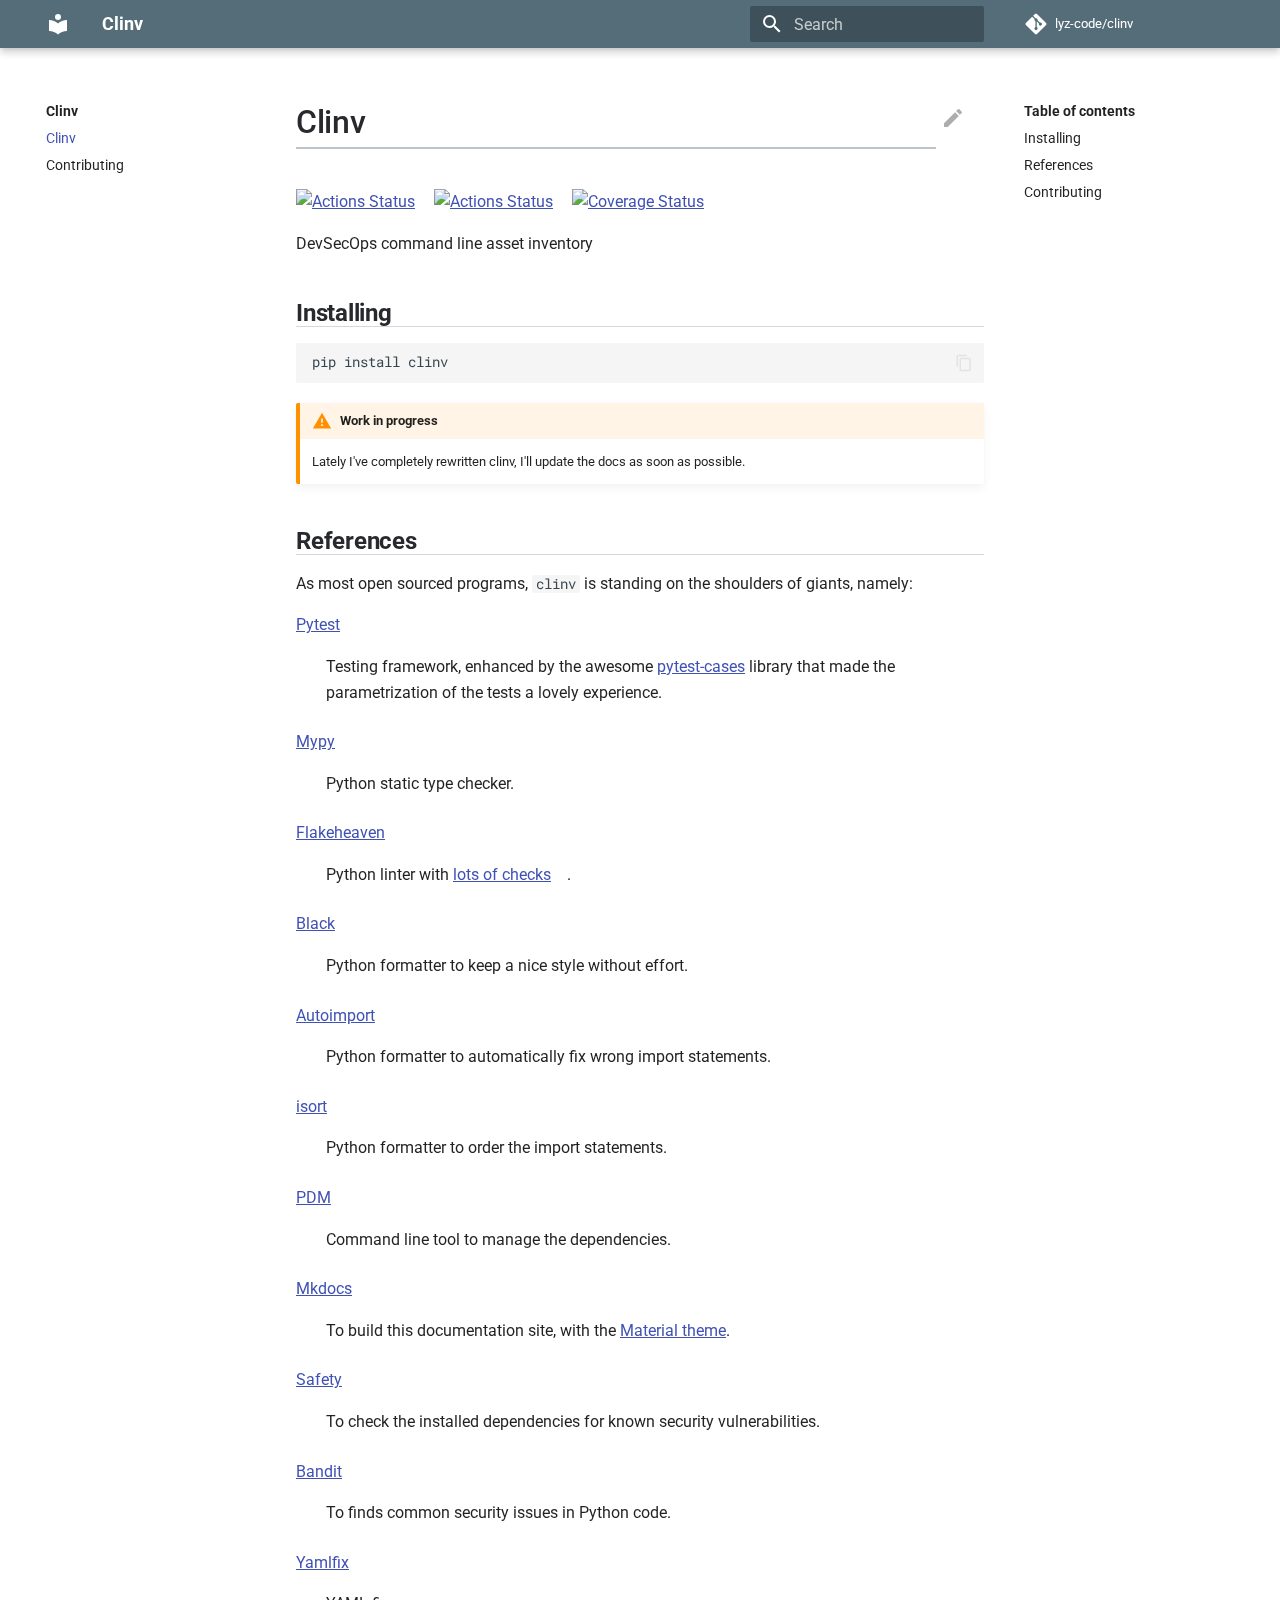
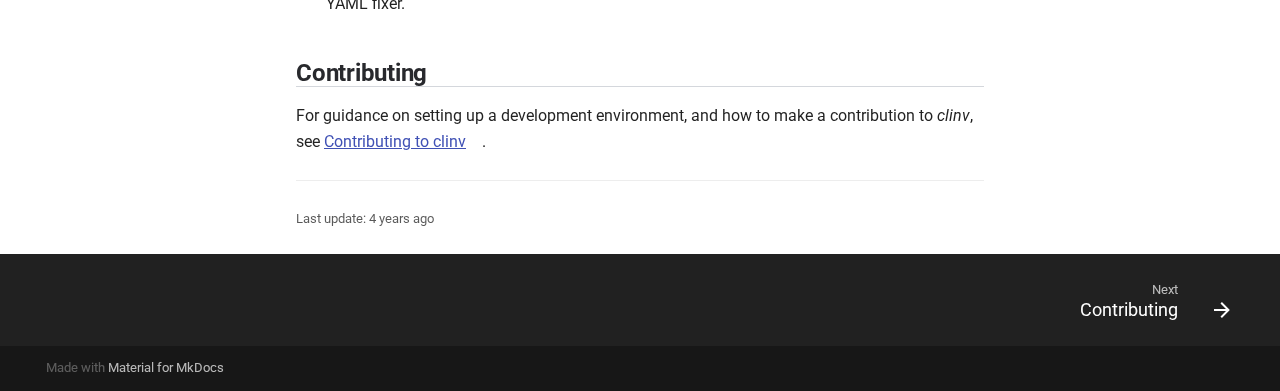
==== index.html @ 02c0f960 "deploy: 835aeedf9c293dd30d866b2caa6df939ebd42bc3" ====
<!doctype html><html lang=en class=no-js> <head><meta charset=utf-8><meta name=viewport content="width=device-width,initial-scale=1"><meta name=author content=Lyz><link href=https://lyz-code.github.io/clinv/ rel=canonical><link rel=icon href=assets/images/favicon.png><meta name=generator content="mkdocs-1.3.0, mkdocs-material-8.3.3"><title>Clinv</title><link rel=stylesheet href=assets/stylesheets/main.4a0965b7.min.css><link rel=stylesheet href=assets/stylesheets/palette.cbb835fc.min.css><meta name=theme-color content=#546d78><link rel=preconnect href=https://fonts.gstatic.com crossorigin><link rel=stylesheet href="https://fonts.googleapis.com/css?family=Roboto:300,300i,400,400i,700,700i%7CRoboto+Mono:400,400i,700,700i&display=fallback"><style>:root{--md-text-font:"Roboto";--md-code-font:"Roboto Mono"}</style><link rel=stylesheet href=css/timeago.css><link rel=stylesheet href=assets/_mkdocstrings.css><link rel=stylesheet href=stylesheets/extra.css><link rel=stylesheet href=stylesheets/links.css><script>__md_scope=new URL(".",location),__md_get=(e,_=localStorage,t=__md_scope)=>JSON.parse(_.getItem(t.pathname+"."+e)),__md_set=(e,_,t=localStorage,a=__md_scope)=>{try{t.setItem(a.pathname+"."+e,JSON.stringify(_))}catch(e){}}</script></head> <body dir=ltr data-md-color-scheme data-md-color-primary=blue-grey data-md-color-accent=light-blue> <input class=md-toggle data-md-toggle=drawer type=checkbox id=__drawer autocomplete=off> <input class=md-toggle data-md-toggle=search type=checkbox id=__search autocomplete=off> <label class=md-overlay for=__drawer></label> <div data-md-component=skip> <a href=#installing class=md-skip> Skip to content </a> </div> <div data-md-component=announce> </div> <header class=md-header data-md-component=header> <nav class="md-header__inner md-grid" aria-label=Header> <a href=. title=Clinv class="md-header__button md-logo" aria-label=Clinv data-md-component=logo> <svg xmlns=http://www.w3.org/2000/svg viewbox="0 0 24 24"><path d="M12 8a3 3 0 0 0 3-3 3 3 0 0 0-3-3 3 3 0 0 0-3 3 3 3 0 0 0 3 3m0 3.54C9.64 9.35 6.5 8 3 8v11c3.5 0 6.64 1.35 9 3.54 2.36-2.19 5.5-3.54 9-3.54V8c-3.5 0-6.64 1.35-9 3.54Z"/></svg> </a> <label class="md-header__button md-icon" for=__drawer> <svg xmlns=http://www.w3.org/2000/svg viewbox="0 0 24 24"><path d="M3 6h18v2H3V6m0 5h18v2H3v-2m0 5h18v2H3v-2Z"/></svg> </label> <div class=md-header__title data-md-component=header-title> <div class=md-header__ellipsis> <div class=md-header__topic> <span class=md-ellipsis> Clinv </span> </div> <div class=md-header__topic data-md-component=header-topic> <span class=md-ellipsis> Clinv </span> </div> </div> </div> <label class="md-header__button md-icon" for=__search> <svg xmlns=http://www.w3.org/2000/svg viewbox="0 0 24 24"><path d="M9.5 3A6.5 6.5 0 0 1 16 9.5c0 1.61-.59 3.09-1.56 4.23l.27.27h.79l5 5-1.5 1.5-5-5v-.79l-.27-.27A6.516 6.516 0 0 1 9.5 16 6.5 6.5 0 0 1 3 9.5 6.5 6.5 0 0 1 9.5 3m0 2C7 5 5 7 5 9.5S7 14 9.5 14 14 12 14 9.5 12 5 9.5 5Z"/></svg> </label> <div class=md-search data-md-component=search role=dialog> <label class=md-search__overlay for=__search></label> <div class=md-search__inner role=search> <form class=md-search__form name=search> <input type=text class=md-search__input name=query aria-label=Search placeholder=Search autocapitalize=off autocorrect=off autocomplete=off spellcheck=false data-md-component=search-query required> <label class="md-search__icon md-icon" for=__search> <svg xmlns=http://www.w3.org/2000/svg viewbox="0 0 24 24"><path d="M9.5 3A6.5 6.5 0 0 1 16 9.5c0 1.61-.59 3.09-1.56 4.23l.27.27h.79l5 5-1.5 1.5-5-5v-.79l-.27-.27A6.516 6.516 0 0 1 9.5 16 6.5 6.5 0 0 1 3 9.5 6.5 6.5 0 0 1 9.5 3m0 2C7 5 5 7 5 9.5S7 14 9.5 14 14 12 14 9.5 12 5 9.5 5Z"/></svg> <svg xmlns=http://www.w3.org/2000/svg viewbox="0 0 24 24"><path d="M20 11v2H8l5.5 5.5-1.42 1.42L4.16 12l7.92-7.92L13.5 5.5 8 11h12Z"/></svg> </label> <nav class=md-search__options aria-label=Search> <button type=reset class="md-search__icon md-icon" aria-label=Clear tabindex=-1> <svg xmlns=http://www.w3.org/2000/svg viewbox="0 0 24 24"><path d="M19 6.41 17.59 5 12 10.59 6.41 5 5 6.41 10.59 12 5 17.59 6.41 19 12 13.41 17.59 19 19 17.59 13.41 12 19 6.41Z"/></svg> </button> </nav> </form> <div class=md-search__output> <div class=md-search__scrollwrap data-md-scrollfix> <div class=md-search-result data-md-component=search-result> <div class=md-search-result__meta> Initializing search </div> <ol class=md-search-result__list></ol> </div> </div> </div> </div> </div> <div class=md-header__source> <a href=https://github.com/lyz-code/clinv title="Go to repository" class=md-source data-md-component=source> <div class="md-source__icon md-icon"> <svg xmlns=http://www.w3.org/2000/svg viewbox="0 0 448 512"><!-- Font Awesome Free 6.1.1 by @fontawesome - https://fontawesome.com License - https://fontawesome.com/license/free (Icons: CC BY 4.0, Fonts: SIL OFL 1.1, Code: MIT License) Copyright 2022 Fonticons, Inc.--><path d="M439.55 236.05 244 40.45a28.87 28.87 0 0 0-40.81 0l-40.66 40.63 51.52 51.52c27.06-9.14 52.68 16.77 43.39 43.68l49.66 49.66c34.23-11.8 61.18 31 35.47 56.69-26.49 26.49-70.21-2.87-56-37.34L240.22 199v121.85c25.3 12.54 22.26 41.85 9.08 55a34.34 34.34 0 0 1-48.55 0c-17.57-17.6-11.07-46.91 11.25-56v-123c-20.8-8.51-24.6-30.74-18.64-45L142.57 101 8.45 235.14a28.86 28.86 0 0 0 0 40.81l195.61 195.6a28.86 28.86 0 0 0 40.8 0l194.69-194.69a28.86 28.86 0 0 0 0-40.81z"/></svg> </div> <div class=md-source__repository> lyz-code/clinv </div> </a> </div> </nav> </header> <div class=md-container data-md-component=container> <main class=md-main data-md-component=main> <div class="md-main__inner md-grid"> <div class="md-sidebar md-sidebar--primary" data-md-component=sidebar data-md-type=navigation> <div class=md-sidebar__scrollwrap> <div class=md-sidebar__inner> <nav class="md-nav md-nav--primary" aria-label=Navigation data-md-level=0> <label class=md-nav__title for=__drawer> <a href=. title=Clinv class="md-nav__button md-logo" aria-label=Clinv data-md-component=logo> <svg xmlns=http://www.w3.org/2000/svg viewbox="0 0 24 24"><path d="M12 8a3 3 0 0 0 3-3 3 3 0 0 0-3-3 3 3 0 0 0-3 3 3 3 0 0 0 3 3m0 3.54C9.64 9.35 6.5 8 3 8v11c3.5 0 6.64 1.35 9 3.54 2.36-2.19 5.5-3.54 9-3.54V8c-3.5 0-6.64 1.35-9 3.54Z"/></svg> </a> Clinv </label> <div class=md-nav__source> <a href=https://github.com/lyz-code/clinv title="Go to repository" class=md-source data-md-component=source> <div class="md-source__icon md-icon"> <svg xmlns=http://www.w3.org/2000/svg viewbox="0 0 448 512"><!-- Font Awesome Free 6.1.1 by @fontawesome - https://fontawesome.com License - https://fontawesome.com/license/free (Icons: CC BY 4.0, Fonts: SIL OFL 1.1, Code: MIT License) Copyright 2022 Fonticons, Inc.--><path d="M439.55 236.05 244 40.45a28.87 28.87 0 0 0-40.81 0l-40.66 40.63 51.52 51.52c27.06-9.14 52.68 16.77 43.39 43.68l49.66 49.66c34.23-11.8 61.18 31 35.47 56.69-26.49 26.49-70.21-2.87-56-37.34L240.22 199v121.85c25.3 12.54 22.26 41.85 9.08 55a34.34 34.34 0 0 1-48.55 0c-17.57-17.6-11.07-46.91 11.25-56v-123c-20.8-8.51-24.6-30.74-18.64-45L142.57 101 8.45 235.14a28.86 28.86 0 0 0 0 40.81l195.61 195.6a28.86 28.86 0 0 0 40.8 0l194.69-194.69a28.86 28.86 0 0 0 0-40.81z"/></svg> </div> <div class=md-source__repository> lyz-code/clinv </div> </a> </div> <ul class=md-nav__list data-md-scrollfix> <li class="md-nav__item md-nav__item--active"> <input class="md-nav__toggle md-toggle" data-md-toggle=toc type=checkbox id=__toc> <label class="md-nav__link md-nav__link--active" for=__toc> Clinv <span class="md-nav__icon md-icon"></span> </label> <a href=. class="md-nav__link md-nav__link--active"> Clinv </a> <nav class="md-nav md-nav--secondary" aria-label="Table of contents"> <label class=md-nav__title for=__toc> <span class="md-nav__icon md-icon"></span> Table of contents </label> <ul class=md-nav__list data-md-component=toc data-md-scrollfix> <li class=md-nav__item> <a href=#installing class=md-nav__link> Installing </a> </li> <li class=md-nav__item> <a href=#references class=md-nav__link> References </a> </li> <li class=md-nav__item> <a href=#contributing class=md-nav__link> Contributing </a> </li> </ul> </nav> </li> <li class=md-nav__item> <a href=contributing/ class=md-nav__link> Contributing </a> </li> </ul> </nav> </div> </div> </div> <div class="md-sidebar md-sidebar--secondary" data-md-component=sidebar data-md-type=toc> <div class=md-sidebar__scrollwrap> <div class=md-sidebar__inner> <nav class="md-nav md-nav--secondary" aria-label="Table of contents"> <label class=md-nav__title for=__toc> <span class="md-nav__icon md-icon"></span> Table of contents </label> <ul class=md-nav__list data-md-component=toc data-md-scrollfix> <li class=md-nav__item> <a href=#installing class=md-nav__link> Installing </a> </li> <li class=md-nav__item> <a href=#references class=md-nav__link> References </a> </li> <li class=md-nav__item> <a href=#contributing class=md-nav__link> Contributing </a> </li> </ul> </nav> </div> </div> </div> <div class=md-content data-md-component=content> <article class="md-content__inner md-typeset"> <a href=https://github.com/lyz-code/clinv/edit/master/docs/index.md title="Edit this page" class="md-content__button md-icon"> <svg xmlns=http://www.w3.org/2000/svg viewbox="0 0 24 24"><path d="M20.71 7.04c.39-.39.39-1.04 0-1.41l-2.34-2.34c-.37-.39-1.02-.39-1.41 0l-1.84 1.83 3.75 3.75M3 17.25V21h3.75L17.81 9.93l-3.75-3.75L3 17.25Z"/></svg> </a> <h1>Clinv</h1> <p><a href=https://github.com/lyz-code/clinv/actions><img alt="Actions Status" src=https://github.com/lyz-code/clinv/workflows/Tests/badge.svg></a> <a href=https://github.com/lyz-code/clinv/actions><img alt="Actions Status" src=https://github.com/lyz-code/clinv/workflows/Build/badge.svg></a> <a href="https://coveralls.io/github/lyz-code/clinv?branch=main"><img alt="Coverage Status" src="https://coveralls.io/repos/github/lyz-code/clinv/badge.svg?branch=main"></a></p> <p>DevSecOps command line asset inventory</p> <h2 id=installing>Installing<a class=headerlink href=#installing title="Permanent link">&para;</a></h2> <div class=highlight><pre><span></span><code>pip install clinv
</code></pre></div> <div class="admonition warning"> <p class=admonition-title>Work in progress</p> <p>Lately I've completely rewritten clinv, I'll update the docs as soon as possible.</p> </div> <h2 id=references>References<a class=headerlink href=#references title="Permanent link">&para;</a></h2> <p>As most open sourced programs, <code>clinv</code> is standing on the shoulders of giants, namely:</p> <dl> <dt><a href=https://docs.pytest.org/en/latest>Pytest</a></dt> <dd>Testing framework, enhanced by the awesome <a href=https://smarie.github.io/python-pytest-cases/ >pytest-cases</a> library that made the parametrization of the tests a lovely experience.</dd> <dt><a href=https://mypy.readthedocs.io/en/stable/ >Mypy</a></dt> <dd>Python static type checker.</dd> <dt><a href=https://github.com/flakeheaven/flakeheaven>Flakeheaven</a></dt> <dd>Python linter with <a href=https://lyz-code.github.io/blue-book/devops/flakeheaven#plugins>lots of checks</a>.</dd> <dt><a href=https://black.readthedocs.io/en/stable/ >Black</a></dt> <dd>Python formatter to keep a nice style without effort.</dd> <dt><a href=https://lyz-code.github.io/autoimport>Autoimport</a></dt> <dd>Python formatter to automatically fix wrong import statements.</dd> <dt><a href=https://github.com/timothycrosley/isort>isort</a></dt> <dd>Python formatter to order the import statements.</dd> <dt><a href=https://pdm.fming.dev/ >PDM</a></dt> <dd>Command line tool to manage the dependencies.</dd> <dt><a href=https://www.mkdocs.org/ >Mkdocs</a></dt> <dd>To build this documentation site, with the <a href=https://squidfunk.github.io/mkdocs-material>Material theme</a>.</dd> <dt><a href=https://github.com/pyupio/safety>Safety</a></dt> <dd>To check the installed dependencies for known security vulnerabilities.</dd> <dt><a href=https://bandit.readthedocs.io/en/latest/ >Bandit</a></dt> <dd>To finds common security issues in Python code.</dd> <dt><a href=https://github.com/lyz-code/yamlfix>Yamlfix</a></dt> <dd>YAML fixer.</dd> </dl> <h2 id=contributing>Contributing<a class=headerlink href=#contributing title="Permanent link">&para;</a></h2> <p>For guidance on setting up a development environment, and how to make a contribution to <em>clinv</em>, see <a href=https://lyz-code.github.io/clinv/contributing>Contributing to clinv</a>.</p> <hr> <div class=md-source-file> <small> Last update: <span class="git-revision-date-localized-plugin git-revision-date-localized-plugin-timeago"><span class=timeago datetime=2022-05-17T11:43:06+00:00 locale=en></span></span><span class="git-revision-date-localized-plugin git-revision-date-localized-plugin-iso_date">2022-05-17</span> </small> </div> </article> </div> </div> <a href=# class="md-top md-icon" data-md-component=top hidden> <svg xmlns=http://www.w3.org/2000/svg viewbox="0 0 24 24"><path d="M13 20h-2V8l-5.5 5.5-1.42-1.42L12 4.16l7.92 7.92-1.42 1.42L13 8v12Z"/></svg> Back to top </a> </main> <footer class=md-footer> <nav class="md-footer__inner md-grid" aria-label=Footer> <a href=contributing/ class="md-footer__link md-footer__link--next" aria-label="Next: Contributing" rel=next> <div class=md-footer__title> <div class=md-ellipsis> <span class=md-footer__direction> Next </span> Contributing </div> </div> <div class="md-footer__button md-icon"> <svg xmlns=http://www.w3.org/2000/svg viewbox="0 0 24 24"><path d="M4 11v2h12l-5.5 5.5 1.42 1.42L19.84 12l-7.92-7.92L10.5 5.5 16 11H4Z"/></svg> </div> </a> </nav> <div class="md-footer-meta md-typeset"> <div class="md-footer-meta__inner md-grid"> <div class=md-copyright> Made with <a href=https://squidfunk.github.io/mkdocs-material/ target=_blank rel=noopener> Material for MkDocs </a> </div> </div> </div> </footer> </div> <div class=md-dialog data-md-component=dialog> <div class="md-dialog__inner md-typeset"></div> </div> <script id=__config type=application/json>{"base": ".", "features": ["navigation.instant", "navigation.top", "content.code.annotate"], "search": "assets/javascripts/workers/search.b028fd86.min.js", "translations": {"clipboard.copied": "Copied to clipboard", "clipboard.copy": "Copy to clipboard", "search.config.lang": "en", "search.config.pipeline": "trimmer, stopWordFilter", "search.config.separator": "[\\s\\-]+", "search.placeholder": "Search", "search.result.more.one": "1 more on this page", "search.result.more.other": "# more on this page", "search.result.none": "No matching documents", "search.result.one": "1 matching document", "search.result.other": "# matching documents", "search.result.placeholder": "Type to start searching", "search.result.term.missing": "Missing", "select.version.title": "Select version"}}</script> <script src=assets/javascripts/bundle.f758a944.min.js></script> <script src=js/timeago.min.js></script> <script src=js/timeago_mkdocs_material.js></script> </body> </html>
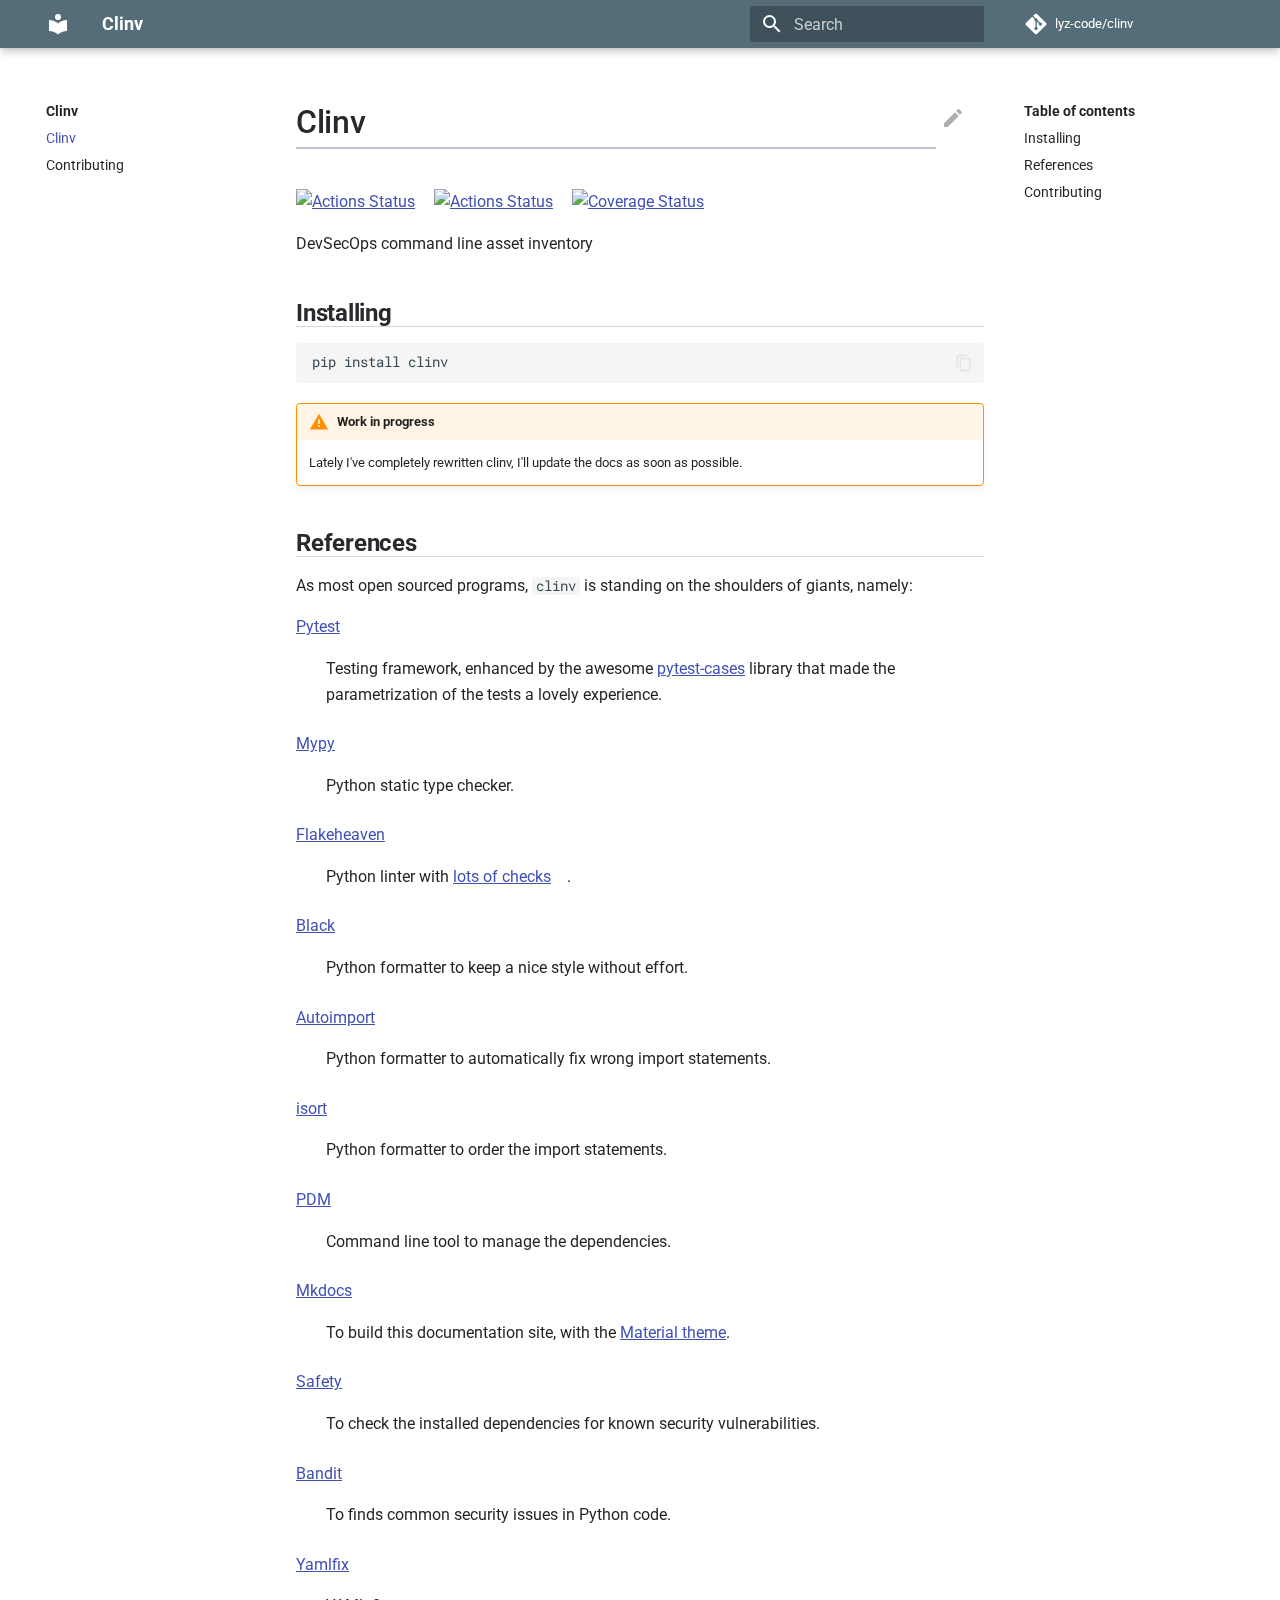
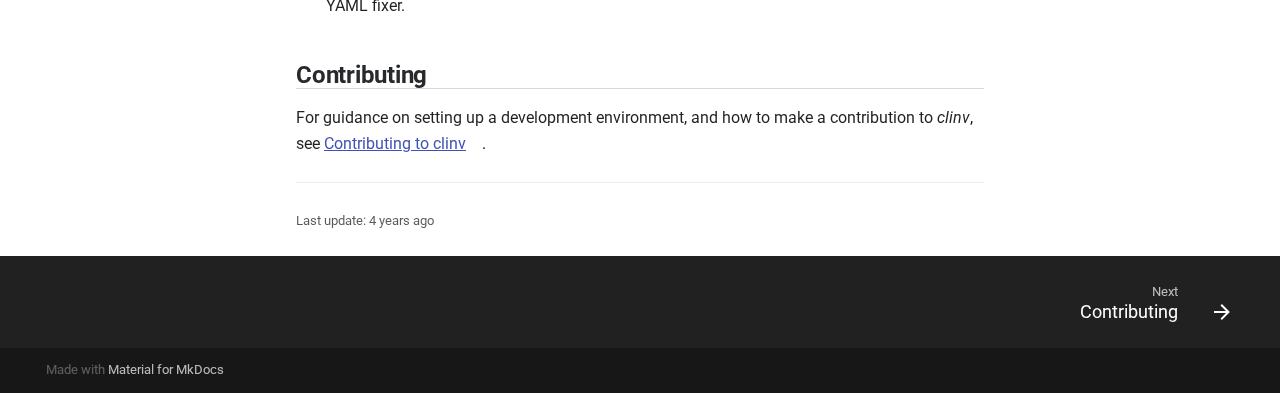
==== commit bf0bcae2: "deploy: 021d763d7f7460d0a11eac2102557bc0a5d1988a" ====
--- a/index.html
+++ b/index.html
@@ -1,2 +1,2 @@
-<!doctype html><html lang=en class=no-js> <head><meta charset=utf-8><meta name=viewport content="width=device-width,initial-scale=1"><meta name=author content=Lyz><link href=https://lyz-code.github.io/clinv/ rel=canonical><link rel=icon href=assets/images/favicon.png><meta name=generator content="mkdocs-1.3.0, mkdocs-material-8.3.3"><title>Clinv</title><link rel=stylesheet href=assets/stylesheets/main.4a0965b7.min.css><link rel=stylesheet href=assets/stylesheets/palette.cbb835fc.min.css><meta name=theme-color content=#546d78><link rel=preconnect href=https://fonts.gstatic.com crossorigin><link rel=stylesheet href="https://fonts.googleapis.com/css?family=Roboto:300,300i,400,400i,700,700i%7CRoboto+Mono:400,400i,700,700i&display=fallback"><style>:root{--md-text-font:"Roboto";--md-code-font:"Roboto Mono"}</style><link rel=stylesheet href=css/timeago.css><link rel=stylesheet href=assets/_mkdocstrings.css><link rel=stylesheet href=stylesheets/extra.css><link rel=stylesheet href=stylesheets/links.css><script>__md_scope=new URL(".",location),__md_get=(e,_=localStorage,t=__md_scope)=>JSON.parse(_.getItem(t.pathname+"."+e)),__md_set=(e,_,t=localStorage,a=__md_scope)=>{try{t.setItem(a.pathname+"."+e,JSON.stringify(_))}catch(e){}}</script></head> <body dir=ltr data-md-color-scheme data-md-color-primary=blue-grey data-md-color-accent=light-blue> <input class=md-toggle data-md-toggle=drawer type=checkbox id=__drawer autocomplete=off> <input class=md-toggle data-md-toggle=search type=checkbox id=__search autocomplete=off> <label class=md-overlay for=__drawer></label> <div data-md-component=skip> <a href=#installing class=md-skip> Skip to content </a> </div> <div data-md-component=announce> </div> <header class=md-header data-md-component=header> <nav class="md-header__inner md-grid" aria-label=Header> <a href=. title=Clinv class="md-header__button md-logo" aria-label=Clinv data-md-component=logo> <svg xmlns=http://www.w3.org/2000/svg viewbox="0 0 24 24"><path d="M12 8a3 3 0 0 0 3-3 3 3 0 0 0-3-3 3 3 0 0 0-3 3 3 3 0 0 0 3 3m0 3.54C9.64 9.35 6.5 8 3 8v11c3.5 0 6.64 1.35 9 3.54 2.36-2.19 5.5-3.54 9-3.54V8c-3.5 0-6.64 1.35-9 3.54Z"/></svg> </a> <label class="md-header__button md-icon" for=__drawer> <svg xmlns=http://www.w3.org/2000/svg viewbox="0 0 24 24"><path d="M3 6h18v2H3V6m0 5h18v2H3v-2m0 5h18v2H3v-2Z"/></svg> </label> <div class=md-header__title data-md-component=header-title> <div class=md-header__ellipsis> <div class=md-header__topic> <span class=md-ellipsis> Clinv </span> </div> <div class=md-header__topic data-md-component=header-topic> <span class=md-ellipsis> Clinv </span> </div> </div> </div> <label class="md-header__button md-icon" for=__search> <svg xmlns=http://www.w3.org/2000/svg viewbox="0 0 24 24"><path d="M9.5 3A6.5 6.5 0 0 1 16 9.5c0 1.61-.59 3.09-1.56 4.23l.27.27h.79l5 5-1.5 1.5-5-5v-.79l-.27-.27A6.516 6.516 0 0 1 9.5 16 6.5 6.5 0 0 1 3 9.5 6.5 6.5 0 0 1 9.5 3m0 2C7 5 5 7 5 9.5S7 14 9.5 14 14 12 14 9.5 12 5 9.5 5Z"/></svg> </label> <div class=md-search data-md-component=search role=dialog> <label class=md-search__overlay for=__search></label> <div class=md-search__inner role=search> <form class=md-search__form name=search> <input type=text class=md-search__input name=query aria-label=Search placeholder=Search autocapitalize=off autocorrect=off autocomplete=off spellcheck=false data-md-component=search-query required> <label class="md-search__icon md-icon" for=__search> <svg xmlns=http://www.w3.org/2000/svg viewbox="0 0 24 24"><path d="M9.5 3A6.5 6.5 0 0 1 16 9.5c0 1.61-.59 3.09-1.56 4.23l.27.27h.79l5 5-1.5 1.5-5-5v-.79l-.27-.27A6.516 6.516 0 0 1 9.5 16 6.5 6.5 0 0 1 3 9.5 6.5 6.5 0 0 1 9.5 3m0 2C7 5 5 7 5 9.5S7 14 9.5 14 14 12 14 9.5 12 5 9.5 5Z"/></svg> <svg xmlns=http://www.w3.org/2000/svg viewbox="0 0 24 24"><path d="M20 11v2H8l5.5 5.5-1.42 1.42L4.16 12l7.92-7.92L13.5 5.5 8 11h12Z"/></svg> </label> <nav class=md-search__options aria-label=Search> <button type=reset class="md-search__icon md-icon" aria-label=Clear tabindex=-1> <svg xmlns=http://www.w3.org/2000/svg viewbox="0 0 24 24"><path d="M19 6.41 17.59 5 12 10.59 6.41 5 5 6.41 10.59 12 5 17.59 6.41 19 12 13.41 17.59 19 19 17.59 13.41 12 19 6.41Z"/></svg> </button> </nav> </form> <div class=md-search__output> <div class=md-search__scrollwrap data-md-scrollfix> <div class=md-search-result data-md-component=search-result> <div class=md-search-result__meta> Initializing search </div> <ol class=md-search-result__list></ol> </div> </div> </div> </div> </div> <div class=md-header__source> <a href=https://github.com/lyz-code/clinv title="Go to repository" class=md-source data-md-component=source> <div class="md-source__icon md-icon"> <svg xmlns=http://www.w3.org/2000/svg viewbox="0 0 448 512"><!-- Font Awesome Free 6.1.1 by @fontawesome - https://fontawesome.com License - https://fontawesome.com/license/free (Icons: CC BY 4.0, Fonts: SIL OFL 1.1, Code: MIT License) Copyright 2022 Fonticons, Inc.--><path d="M439.55 236.05 244 40.45a28.87 28.87 0 0 0-40.81 0l-40.66 40.63 51.52 51.52c27.06-9.14 52.68 16.77 43.39 43.68l49.66 49.66c34.23-11.8 61.18 31 35.47 56.69-26.49 26.49-70.21-2.87-56-37.34L240.22 199v121.85c25.3 12.54 22.26 41.85 9.08 55a34.34 34.34 0 0 1-48.55 0c-17.57-17.6-11.07-46.91 11.25-56v-123c-20.8-8.51-24.6-30.74-18.64-45L142.57 101 8.45 235.14a28.86 28.86 0 0 0 0 40.81l195.61 195.6a28.86 28.86 0 0 0 40.8 0l194.69-194.69a28.86 28.86 0 0 0 0-40.81z"/></svg> </div> <div class=md-source__repository> lyz-code/clinv </div> </a> </div> </nav> </header> <div class=md-container data-md-component=container> <main class=md-main data-md-component=main> <div class="md-main__inner md-grid"> <div class="md-sidebar md-sidebar--primary" data-md-component=sidebar data-md-type=navigation> <div class=md-sidebar__scrollwrap> <div class=md-sidebar__inner> <nav class="md-nav md-nav--primary" aria-label=Navigation data-md-level=0> <label class=md-nav__title for=__drawer> <a href=. title=Clinv class="md-nav__button md-logo" aria-label=Clinv data-md-component=logo> <svg xmlns=http://www.w3.org/2000/svg viewbox="0 0 24 24"><path d="M12 8a3 3 0 0 0 3-3 3 3 0 0 0-3-3 3 3 0 0 0-3 3 3 3 0 0 0 3 3m0 3.54C9.64 9.35 6.5 8 3 8v11c3.5 0 6.64 1.35 9 3.54 2.36-2.19 5.5-3.54 9-3.54V8c-3.5 0-6.64 1.35-9 3.54Z"/></svg> </a> Clinv </label> <div class=md-nav__source> <a href=https://github.com/lyz-code/clinv title="Go to repository" class=md-source data-md-component=source> <div class="md-source__icon md-icon"> <svg xmlns=http://www.w3.org/2000/svg viewbox="0 0 448 512"><!-- Font Awesome Free 6.1.1 by @fontawesome - https://fontawesome.com License - https://fontawesome.com/license/free (Icons: CC BY 4.0, Fonts: SIL OFL 1.1, Code: MIT License) Copyright 2022 Fonticons, Inc.--><path d="M439.55 236.05 244 40.45a28.87 28.87 0 0 0-40.81 0l-40.66 40.63 51.52 51.52c27.06-9.14 52.68 16.77 43.39 43.68l49.66 49.66c34.23-11.8 61.18 31 35.47 56.69-26.49 26.49-70.21-2.87-56-37.34L240.22 199v121.85c25.3 12.54 22.26 41.85 9.08 55a34.34 34.34 0 0 1-48.55 0c-17.57-17.6-11.07-46.91 11.25-56v-123c-20.8-8.51-24.6-30.74-18.64-45L142.57 101 8.45 235.14a28.86 28.86 0 0 0 0 40.81l195.61 195.6a28.86 28.86 0 0 0 40.8 0l194.69-194.69a28.86 28.86 0 0 0 0-40.81z"/></svg> </div> <div class=md-source__repository> lyz-code/clinv </div> </a> </div> <ul class=md-nav__list data-md-scrollfix> <li class="md-nav__item md-nav__item--active"> <input class="md-nav__toggle md-toggle" data-md-toggle=toc type=checkbox id=__toc> <label class="md-nav__link md-nav__link--active" for=__toc> Clinv <span class="md-nav__icon md-icon"></span> </label> <a href=. class="md-nav__link md-nav__link--active"> Clinv </a> <nav class="md-nav md-nav--secondary" aria-label="Table of contents"> <label class=md-nav__title for=__toc> <span class="md-nav__icon md-icon"></span> Table of contents </label> <ul class=md-nav__list data-md-component=toc data-md-scrollfix> <li class=md-nav__item> <a href=#installing class=md-nav__link> Installing </a> </li> <li class=md-nav__item> <a href=#references class=md-nav__link> References </a> </li> <li class=md-nav__item> <a href=#contributing class=md-nav__link> Contributing </a> </li> </ul> </nav> </li> <li class=md-nav__item> <a href=contributing/ class=md-nav__link> Contributing </a> </li> </ul> </nav> </div> </div> </div> <div class="md-sidebar md-sidebar--secondary" data-md-component=sidebar data-md-type=toc> <div class=md-sidebar__scrollwrap> <div class=md-sidebar__inner> <nav class="md-nav md-nav--secondary" aria-label="Table of contents"> <label class=md-nav__title for=__toc> <span class="md-nav__icon md-icon"></span> Table of contents </label> <ul class=md-nav__list data-md-component=toc data-md-scrollfix> <li class=md-nav__item> <a href=#installing class=md-nav__link> Installing </a> </li> <li class=md-nav__item> <a href=#references class=md-nav__link> References </a> </li> <li class=md-nav__item> <a href=#contributing class=md-nav__link> Contributing </a> </li> </ul> </nav> </div> </div> </div> <div class=md-content data-md-component=content> <article class="md-content__inner md-typeset"> <a href=https://github.com/lyz-code/clinv/edit/master/docs/index.md title="Edit this page" class="md-content__button md-icon"> <svg xmlns=http://www.w3.org/2000/svg viewbox="0 0 24 24"><path d="M20.71 7.04c.39-.39.39-1.04 0-1.41l-2.34-2.34c-.37-.39-1.02-.39-1.41 0l-1.84 1.83 3.75 3.75M3 17.25V21h3.75L17.81 9.93l-3.75-3.75L3 17.25Z"/></svg> </a> <h1>Clinv</h1> <p><a href=https://github.com/lyz-code/clinv/actions><img alt="Actions Status" src=https://github.com/lyz-code/clinv/workflows/Tests/badge.svg></a> <a href=https://github.com/lyz-code/clinv/actions><img alt="Actions Status" src=https://github.com/lyz-code/clinv/workflows/Build/badge.svg></a> <a href="https://coveralls.io/github/lyz-code/clinv?branch=main"><img alt="Coverage Status" src="https://coveralls.io/repos/github/lyz-code/clinv/badge.svg?branch=main"></a></p> <p>DevSecOps command line asset inventory</p> <h2 id=installing>Installing<a class=headerlink href=#installing title="Permanent link">&para;</a></h2> <div class=highlight><pre><span></span><code>pip install clinv
-</code></pre></div> <div class="admonition warning"> <p class=admonition-title>Work in progress</p> <p>Lately I've completely rewritten clinv, I'll update the docs as soon as possible.</p> </div> <h2 id=references>References<a class=headerlink href=#references title="Permanent link">&para;</a></h2> <p>As most open sourced programs, <code>clinv</code> is standing on the shoulders of giants, namely:</p> <dl> <dt><a href=https://docs.pytest.org/en/latest>Pytest</a></dt> <dd>Testing framework, enhanced by the awesome <a href=https://smarie.github.io/python-pytest-cases/ >pytest-cases</a> library that made the parametrization of the tests a lovely experience.</dd> <dt><a href=https://mypy.readthedocs.io/en/stable/ >Mypy</a></dt> <dd>Python static type checker.</dd> <dt><a href=https://github.com/flakeheaven/flakeheaven>Flakeheaven</a></dt> <dd>Python linter with <a href=https://lyz-code.github.io/blue-book/devops/flakeheaven#plugins>lots of checks</a>.</dd> <dt><a href=https://black.readthedocs.io/en/stable/ >Black</a></dt> <dd>Python formatter to keep a nice style without effort.</dd> <dt><a href=https://lyz-code.github.io/autoimport>Autoimport</a></dt> <dd>Python formatter to automatically fix wrong import statements.</dd> <dt><a href=https://github.com/timothycrosley/isort>isort</a></dt> <dd>Python formatter to order the import statements.</dd> <dt><a href=https://pdm.fming.dev/ >PDM</a></dt> <dd>Command line tool to manage the dependencies.</dd> <dt><a href=https://www.mkdocs.org/ >Mkdocs</a></dt> <dd>To build this documentation site, with the <a href=https://squidfunk.github.io/mkdocs-material>Material theme</a>.</dd> <dt><a href=https://github.com/pyupio/safety>Safety</a></dt> <dd>To check the installed dependencies for known security vulnerabilities.</dd> <dt><a href=https://bandit.readthedocs.io/en/latest/ >Bandit</a></dt> <dd>To finds common security issues in Python code.</dd> <dt><a href=https://github.com/lyz-code/yamlfix>Yamlfix</a></dt> <dd>YAML fixer.</dd> </dl> <h2 id=contributing>Contributing<a class=headerlink href=#contributing title="Permanent link">&para;</a></h2> <p>For guidance on setting up a development environment, and how to make a contribution to <em>clinv</em>, see <a href=https://lyz-code.github.io/clinv/contributing>Contributing to clinv</a>.</p> <hr> <div class=md-source-file> <small> Last update: <span class="git-revision-date-localized-plugin git-revision-date-localized-plugin-timeago"><span class=timeago datetime=2022-05-17T11:43:06+00:00 locale=en></span></span><span class="git-revision-date-localized-plugin git-revision-date-localized-plugin-iso_date">2022-05-17</span> </small> </div> </article> </div> </div> <a href=# class="md-top md-icon" data-md-component=top hidden> <svg xmlns=http://www.w3.org/2000/svg viewbox="0 0 24 24"><path d="M13 20h-2V8l-5.5 5.5-1.42-1.42L12 4.16l7.92 7.92-1.42 1.42L13 8v12Z"/></svg> Back to top </a> </main> <footer class=md-footer> <nav class="md-footer__inner md-grid" aria-label=Footer> <a href=contributing/ class="md-footer__link md-footer__link--next" aria-label="Next: Contributing" rel=next> <div class=md-footer__title> <div class=md-ellipsis> <span class=md-footer__direction> Next </span> Contributing </div> </div> <div class="md-footer__button md-icon"> <svg xmlns=http://www.w3.org/2000/svg viewbox="0 0 24 24"><path d="M4 11v2h12l-5.5 5.5 1.42 1.42L19.84 12l-7.92-7.92L10.5 5.5 16 11H4Z"/></svg> </div> </a> </nav> <div class="md-footer-meta md-typeset"> <div class="md-footer-meta__inner md-grid"> <div class=md-copyright> Made with <a href=https://squidfunk.github.io/mkdocs-material/ target=_blank rel=noopener> Material for MkDocs </a> </div> </div> </div> </footer> </div> <div class=md-dialog data-md-component=dialog> <div class="md-dialog__inner md-typeset"></div> </div> <script id=__config type=application/json>{"base": ".", "features": ["navigation.instant", "navigation.top", "content.code.annotate"], "search": "assets/javascripts/workers/search.b028fd86.min.js", "translations": {"clipboard.copied": "Copied to clipboard", "clipboard.copy": "Copy to clipboard", "search.config.lang": "en", "search.config.pipeline": "trimmer, stopWordFilter", "search.config.separator": "[\\s\\-]+", "search.placeholder": "Search", "search.result.more.one": "1 more on this page", "search.result.more.other": "# more on this page", "search.result.none": "No matching documents", "search.result.one": "1 matching document", "search.result.other": "# matching documents", "search.result.placeholder": "Type to start searching", "search.result.term.missing": "Missing", "select.version.title": "Select version"}}</script> <script src=assets/javascripts/bundle.f758a944.min.js></script> <script src=js/timeago.min.js></script> <script src=js/timeago_mkdocs_material.js></script> </body> </html>+<!doctype html><html lang=en class=no-js> <head><meta charset=utf-8><meta name=viewport content="width=device-width,initial-scale=1"><meta name=author content=Lyz><link href=https://lyz-code.github.io/clinv/ rel=canonical><link rel=icon href=assets/images/favicon.png><meta name=generator content="mkdocs-1.4.2, mkdocs-material-8.5.8"><title>Clinv</title><link rel=stylesheet href=assets/stylesheets/main.20d9efc8.min.css><link rel=stylesheet href=assets/stylesheets/palette.815d1a91.min.css><meta name=theme-color content=#546d78><link rel=preconnect href=https://fonts.gstatic.com crossorigin><link rel=stylesheet href="https://fonts.googleapis.com/css?family=Roboto:300,300i,400,400i,700,700i%7CRoboto+Mono:400,400i,700,700i&display=fallback"><style>:root{--md-text-font:"Roboto";--md-code-font:"Roboto Mono"}</style><link rel=stylesheet href=css/timeago.css><link rel=stylesheet href=assets/_mkdocstrings.css><link rel=stylesheet href=stylesheets/extra.css><link rel=stylesheet href=stylesheets/links.css><script>__md_scope=new URL(".",location),__md_hash=e=>[...e].reduce((e,_)=>(e<<5)-e+_.charCodeAt(0),0),__md_get=(e,_=localStorage,t=__md_scope)=>JSON.parse(_.getItem(t.pathname+"."+e)),__md_set=(e,_,t=localStorage,a=__md_scope)=>{try{t.setItem(a.pathname+"."+e,JSON.stringify(_))}catch(e){}}</script></head> <body dir=ltr data-md-color-scheme data-md-color-primary=blue-grey data-md-color-accent=light-blue> <input class=md-toggle data-md-toggle=drawer type=checkbox id=__drawer autocomplete=off> <input class=md-toggle data-md-toggle=search type=checkbox id=__search autocomplete=off> <label class=md-overlay for=__drawer></label> <div data-md-component=skip> <a href=#installing class=md-skip> Skip to content </a> </div> <div data-md-component=announce> </div> <header class=md-header data-md-component=header> <nav class="md-header__inner md-grid" aria-label=Header> <a href=. title=Clinv class="md-header__button md-logo" aria-label=Clinv data-md-component=logo> <svg xmlns=http://www.w3.org/2000/svg viewbox="0 0 24 24"><path d="M12 8a3 3 0 0 0 3-3 3 3 0 0 0-3-3 3 3 0 0 0-3 3 3 3 0 0 0 3 3m0 3.54C9.64 9.35 6.5 8 3 8v11c3.5 0 6.64 1.35 9 3.54 2.36-2.19 5.5-3.54 9-3.54V8c-3.5 0-6.64 1.35-9 3.54Z"/></svg> </a> <label class="md-header__button md-icon" for=__drawer> <svg xmlns=http://www.w3.org/2000/svg viewbox="0 0 24 24"><path d="M3 6h18v2H3V6m0 5h18v2H3v-2m0 5h18v2H3v-2Z"/></svg> </label> <div class=md-header__title data-md-component=header-title> <div class=md-header__ellipsis> <div class=md-header__topic> <span class=md-ellipsis> Clinv </span> </div> <div class=md-header__topic data-md-component=header-topic> <span class=md-ellipsis> Clinv </span> </div> </div> </div> <label class="md-header__button md-icon" for=__search> <svg xmlns=http://www.w3.org/2000/svg viewbox="0 0 24 24"><path d="M9.5 3A6.5 6.5 0 0 1 16 9.5c0 1.61-.59 3.09-1.56 4.23l.27.27h.79l5 5-1.5 1.5-5-5v-.79l-.27-.27A6.516 6.516 0 0 1 9.5 16 6.5 6.5 0 0 1 3 9.5 6.5 6.5 0 0 1 9.5 3m0 2C7 5 5 7 5 9.5S7 14 9.5 14 14 12 14 9.5 12 5 9.5 5Z"/></svg> </label> <div class=md-search data-md-component=search role=dialog> <label class=md-search__overlay for=__search></label> <div class=md-search__inner role=search> <form class=md-search__form name=search> <input type=text class=md-search__input name=query aria-label=Search placeholder=Search autocapitalize=off autocorrect=off autocomplete=off spellcheck=false data-md-component=search-query required> <label class="md-search__icon md-icon" for=__search> <svg xmlns=http://www.w3.org/2000/svg viewbox="0 0 24 24"><path d="M9.5 3A6.5 6.5 0 0 1 16 9.5c0 1.61-.59 3.09-1.56 4.23l.27.27h.79l5 5-1.5 1.5-5-5v-.79l-.27-.27A6.516 6.516 0 0 1 9.5 16 6.5 6.5 0 0 1 3 9.5 6.5 6.5 0 0 1 9.5 3m0 2C7 5 5 7 5 9.5S7 14 9.5 14 14 12 14 9.5 12 5 9.5 5Z"/></svg> <svg xmlns=http://www.w3.org/2000/svg viewbox="0 0 24 24"><path d="M20 11v2H8l5.5 5.5-1.42 1.42L4.16 12l7.92-7.92L13.5 5.5 8 11h12Z"/></svg> </label> <nav class=md-search__options aria-label=Search> <button type=reset class="md-search__icon md-icon" title=Clear aria-label=Clear tabindex=-1> <svg xmlns=http://www.w3.org/2000/svg viewbox="0 0 24 24"><path d="M19 6.41 17.59 5 12 10.59 6.41 5 5 6.41 10.59 12 5 17.59 6.41 19 12 13.41 17.59 19 19 17.59 13.41 12 19 6.41Z"/></svg> </button> </nav> </form> <div class=md-search__output> <div class=md-search__scrollwrap data-md-scrollfix> <div class=md-search-result data-md-component=search-result> <div class=md-search-result__meta> Initializing search </div> <ol class=md-search-result__list></ol> </div> </div> </div> </div> </div> <div class=md-header__source> <a href=https://github.com/lyz-code/clinv title="Go to repository" class=md-source data-md-component=source> <div class="md-source__icon md-icon"> <svg xmlns=http://www.w3.org/2000/svg viewbox="0 0 448 512"><!-- Font Awesome Free 6.2.0 by @fontawesome - https://fontawesome.com License - https://fontawesome.com/license/free (Icons: CC BY 4.0, Fonts: SIL OFL 1.1, Code: MIT License) Copyright 2022 Fonticons, Inc.--><path d="M439.55 236.05 244 40.45a28.87 28.87 0 0 0-40.81 0l-40.66 40.63 51.52 51.52c27.06-9.14 52.68 16.77 43.39 43.68l49.66 49.66c34.23-11.8 61.18 31 35.47 56.69-26.49 26.49-70.21-2.87-56-37.34L240.22 199v121.85c25.3 12.54 22.26 41.85 9.08 55a34.34 34.34 0 0 1-48.55 0c-17.57-17.6-11.07-46.91 11.25-56v-123c-20.8-8.51-24.6-30.74-18.64-45L142.57 101 8.45 235.14a28.86 28.86 0 0 0 0 40.81l195.61 195.6a28.86 28.86 0 0 0 40.8 0l194.69-194.69a28.86 28.86 0 0 0 0-40.81z"/></svg> </div> <div class=md-source__repository> lyz-code/clinv </div> </a> </div> </nav> </header> <div class=md-container data-md-component=container> <main class=md-main data-md-component=main> <div class="md-main__inner md-grid"> <div class="md-sidebar md-sidebar--primary" data-md-component=sidebar data-md-type=navigation> <div class=md-sidebar__scrollwrap> <div class=md-sidebar__inner> <nav class="md-nav md-nav--primary" aria-label=Navigation data-md-level=0> <label class=md-nav__title for=__drawer> <a href=. title=Clinv class="md-nav__button md-logo" aria-label=Clinv data-md-component=logo> <svg xmlns=http://www.w3.org/2000/svg viewbox="0 0 24 24"><path d="M12 8a3 3 0 0 0 3-3 3 3 0 0 0-3-3 3 3 0 0 0-3 3 3 3 0 0 0 3 3m0 3.54C9.64 9.35 6.5 8 3 8v11c3.5 0 6.64 1.35 9 3.54 2.36-2.19 5.5-3.54 9-3.54V8c-3.5 0-6.64 1.35-9 3.54Z"/></svg> </a> Clinv </label> <div class=md-nav__source> <a href=https://github.com/lyz-code/clinv title="Go to repository" class=md-source data-md-component=source> <div class="md-source__icon md-icon"> <svg xmlns=http://www.w3.org/2000/svg viewbox="0 0 448 512"><!-- Font Awesome Free 6.2.0 by @fontawesome - https://fontawesome.com License - https://fontawesome.com/license/free (Icons: CC BY 4.0, Fonts: SIL OFL 1.1, Code: MIT License) Copyright 2022 Fonticons, Inc.--><path d="M439.55 236.05 244 40.45a28.87 28.87 0 0 0-40.81 0l-40.66 40.63 51.52 51.52c27.06-9.14 52.68 16.77 43.39 43.68l49.66 49.66c34.23-11.8 61.18 31 35.47 56.69-26.49 26.49-70.21-2.87-56-37.34L240.22 199v121.85c25.3 12.54 22.26 41.85 9.08 55a34.34 34.34 0 0 1-48.55 0c-17.57-17.6-11.07-46.91 11.25-56v-123c-20.8-8.51-24.6-30.74-18.64-45L142.57 101 8.45 235.14a28.86 28.86 0 0 0 0 40.81l195.61 195.6a28.86 28.86 0 0 0 40.8 0l194.69-194.69a28.86 28.86 0 0 0 0-40.81z"/></svg> </div> <div class=md-source__repository> lyz-code/clinv </div> </a> </div> <ul class=md-nav__list data-md-scrollfix> <li class="md-nav__item md-nav__item--active"> <input class="md-nav__toggle md-toggle" data-md-toggle=toc type=checkbox id=__toc> <label class="md-nav__link md-nav__link--active" for=__toc> Clinv <span class="md-nav__icon md-icon"></span> </label> <a href=. class="md-nav__link md-nav__link--active"> Clinv </a> <nav class="md-nav md-nav--secondary" aria-label="Table of contents"> <label class=md-nav__title for=__toc> <span class="md-nav__icon md-icon"></span> Table of contents </label> <ul class=md-nav__list data-md-component=toc data-md-scrollfix> <li class=md-nav__item> <a href=#installing class=md-nav__link> Installing </a> </li> <li class=md-nav__item> <a href=#references class=md-nav__link> References </a> </li> <li class=md-nav__item> <a href=#contributing class=md-nav__link> Contributing </a> </li> </ul> </nav> </li> <li class=md-nav__item> <a href=contributing/ class=md-nav__link> Contributing </a> </li> </ul> </nav> </div> </div> </div> <div class="md-sidebar md-sidebar--secondary" data-md-component=sidebar data-md-type=toc> <div class=md-sidebar__scrollwrap> <div class=md-sidebar__inner> <nav class="md-nav md-nav--secondary" aria-label="Table of contents"> <label class=md-nav__title for=__toc> <span class="md-nav__icon md-icon"></span> Table of contents </label> <ul class=md-nav__list data-md-component=toc data-md-scrollfix> <li class=md-nav__item> <a href=#installing class=md-nav__link> Installing </a> </li> <li class=md-nav__item> <a href=#references class=md-nav__link> References </a> </li> <li class=md-nav__item> <a href=#contributing class=md-nav__link> Contributing </a> </li> </ul> </nav> </div> </div> </div> <div class=md-content data-md-component=content> <article class="md-content__inner md-typeset"> <a href=https://github.com/lyz-code/clinv/edit/master/docs/index.md title="Edit this page" class="md-content__button md-icon"> <svg xmlns=http://www.w3.org/2000/svg viewbox="0 0 24 24"><path d="M20.71 7.04c.39-.39.39-1.04 0-1.41l-2.34-2.34c-.37-.39-1.02-.39-1.41 0l-1.84 1.83 3.75 3.75M3 17.25V21h3.75L17.81 9.93l-3.75-3.75L3 17.25Z"/></svg> </a> <h1>Clinv</h1> <p><a href=https://github.com/lyz-code/clinv/actions><img alt="Actions Status" src=https://github.com/lyz-code/clinv/workflows/Tests/badge.svg></a> <a href=https://github.com/lyz-code/clinv/actions><img alt="Actions Status" src=https://github.com/lyz-code/clinv/workflows/Build/badge.svg></a> <a href="https://coveralls.io/github/lyz-code/clinv?branch=main"><img alt="Coverage Status" src="https://coveralls.io/repos/github/lyz-code/clinv/badge.svg?branch=main"></a></p> <p>DevSecOps command line asset inventory</p> <h2 id=installing>Installing<a class=headerlink href=#installing title="Permanent link">&para;</a></h2> <div class=highlight><pre><span></span><code>pip install clinv
+</code></pre></div> <div class="admonition warning"> <p class=admonition-title>Work in progress</p> <p>Lately I've completely rewritten clinv, I'll update the docs as soon as possible.</p> </div> <h2 id=references>References<a class=headerlink href=#references title="Permanent link">&para;</a></h2> <p>As most open sourced programs, <code>clinv</code> is standing on the shoulders of giants, namely:</p> <dl> <dt><a href=https://docs.pytest.org/en/latest>Pytest</a></dt> <dd>Testing framework, enhanced by the awesome <a href=https://smarie.github.io/python-pytest-cases/ >pytest-cases</a> library that made the parametrization of the tests a lovely experience.</dd> <dt><a href=https://mypy.readthedocs.io/en/stable/ >Mypy</a></dt> <dd>Python static type checker.</dd> <dt><a href=https://github.com/flakeheaven/flakeheaven>Flakeheaven</a></dt> <dd>Python linter with <a href=https://lyz-code.github.io/blue-book/devops/flakeheaven#plugins>lots of checks</a>.</dd> <dt><a href=https://black.readthedocs.io/en/stable/ >Black</a></dt> <dd>Python formatter to keep a nice style without effort.</dd> <dt><a href=https://lyz-code.github.io/autoimport>Autoimport</a></dt> <dd>Python formatter to automatically fix wrong import statements.</dd> <dt><a href=https://github.com/timothycrosley/isort>isort</a></dt> <dd>Python formatter to order the import statements.</dd> <dt><a href=https://pdm.fming.dev/ >PDM</a></dt> <dd>Command line tool to manage the dependencies.</dd> <dt><a href=https://www.mkdocs.org/ >Mkdocs</a></dt> <dd>To build this documentation site, with the <a href=https://squidfunk.github.io/mkdocs-material>Material theme</a>.</dd> <dt><a href=https://github.com/pyupio/safety>Safety</a></dt> <dd>To check the installed dependencies for known security vulnerabilities.</dd> <dt><a href=https://bandit.readthedocs.io/en/latest/ >Bandit</a></dt> <dd>To finds common security issues in Python code.</dd> <dt><a href=https://github.com/lyz-code/yamlfix>Yamlfix</a></dt> <dd>YAML fixer.</dd> </dl> <h2 id=contributing>Contributing<a class=headerlink href=#contributing title="Permanent link">&para;</a></h2> <p>For guidance on setting up a development environment, and how to make a contribution to <em>clinv</em>, see <a href=https://lyz-code.github.io/clinv/contributing>Contributing to clinv</a>.</p> <hr> <div class=md-source-file> <small> Last update: <span class="git-revision-date-localized-plugin git-revision-date-localized-plugin-timeago"><span class=timeago datetime=2022-05-17T11:43:06+00:00 locale=en></span></span><span class="git-revision-date-localized-plugin git-revision-date-localized-plugin-iso_date">2022-05-17</span> </small> </div> </article> </div> </div> <a href=# class="md-top md-icon" data-md-component=top hidden> <svg xmlns=http://www.w3.org/2000/svg viewbox="0 0 24 24"><path d="M13 20h-2V8l-5.5 5.5-1.42-1.42L12 4.16l7.92 7.92-1.42 1.42L13 8v12Z"/></svg> Back to top </a> </main> <footer class=md-footer> <nav class="md-footer__inner md-grid" aria-label=Footer> <a href=contributing/ class="md-footer__link md-footer__link--next" aria-label="Next: Contributing" rel=next> <div class=md-footer__title> <div class=md-ellipsis> <span class=md-footer__direction> Next </span> Contributing </div> </div> <div class="md-footer__button md-icon"> <svg xmlns=http://www.w3.org/2000/svg viewbox="0 0 24 24"><path d="M4 11v2h12l-5.5 5.5 1.42 1.42L19.84 12l-7.92-7.92L10.5 5.5 16 11H4Z"/></svg> </div> </a> </nav> <div class="md-footer-meta md-typeset"> <div class="md-footer-meta__inner md-grid"> <div class=md-copyright> Made with <a href=https://squidfunk.github.io/mkdocs-material/ target=_blank rel=noopener> Material for MkDocs </a> </div> </div> </div> </footer> </div> <div class=md-dialog data-md-component=dialog> <div class="md-dialog__inner md-typeset"></div> </div> <script id=__config type=application/json>{"base": ".", "features": ["navigation.instant", "navigation.top", "content.code.annotate"], "search": "assets/javascripts/workers/search.16e2a7d4.min.js", "translations": {"clipboard.copied": "Copied to clipboard", "clipboard.copy": "Copy to clipboard", "search.config.lang": "en", "search.config.pipeline": "trimmer, stopWordFilter", "search.config.separator": "[\\s\\-]+", "search.placeholder": "Search", "search.result.more.one": "1 more on this page", "search.result.more.other": "# more on this page", "search.result.none": "No matching documents", "search.result.one": "1 matching document", "search.result.other": "# matching documents", "search.result.placeholder": "Type to start searching", "search.result.term.missing": "Missing", "select.version.title": "Select version"}}</script> <script src=assets/javascripts/bundle.d6c3db9e.min.js></script> <script src=js/timeago.min.js></script> <script src=js/timeago_mkdocs_material.js></script> </body> </html>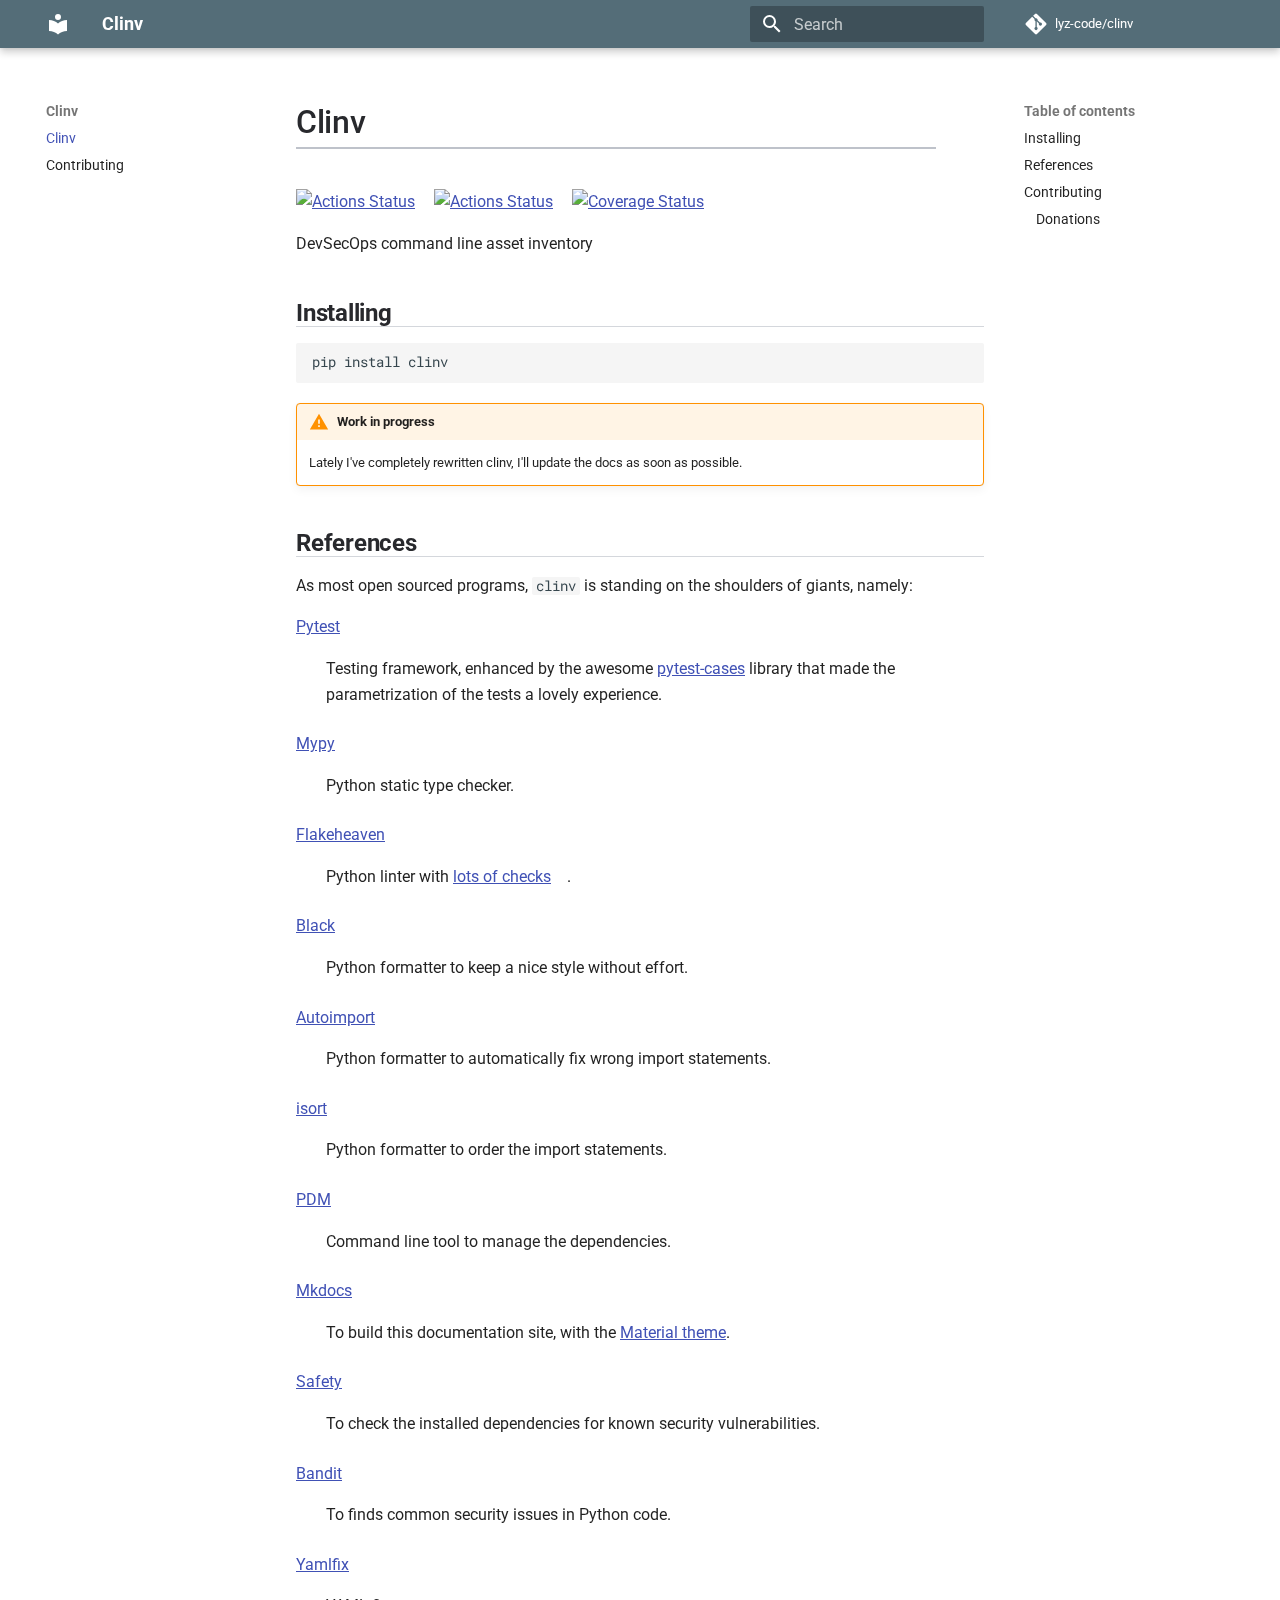
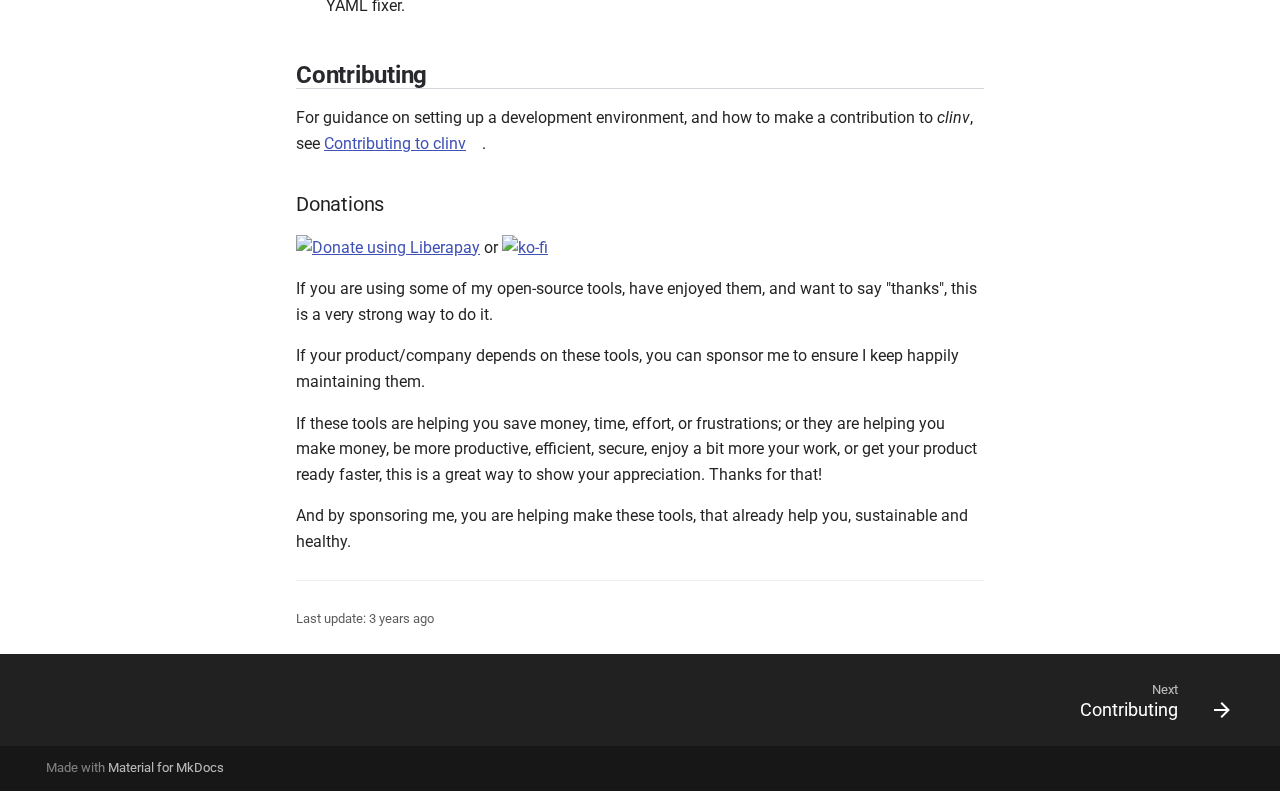
==== commit abbdf087: "deploy: cc09d6296225717f5ed5543c77c4e1275d112b06" ====
--- a/index.html
+++ b/index.html
@@ -1,2 +1,3 @@
-<!doctype html><html lang=en class=no-js> <head><meta charset=utf-8><meta name=viewport content="width=device-width,initial-scale=1"><meta name=author content=Lyz><link href=https://lyz-code.github.io/clinv/ rel=canonical><link rel=icon href=assets/images/favicon.png><meta name=generator content="mkdocs-1.4.2, mkdocs-material-8.5.8"><title>Clinv</title><link rel=stylesheet href=assets/stylesheets/main.20d9efc8.min.css><link rel=stylesheet href=assets/stylesheets/palette.815d1a91.min.css><meta name=theme-color content=#546d78><link rel=preconnect href=https://fonts.gstatic.com crossorigin><link rel=stylesheet href="https://fonts.googleapis.com/css?family=Roboto:300,300i,400,400i,700,700i%7CRoboto+Mono:400,400i,700,700i&display=fallback"><style>:root{--md-text-font:"Roboto";--md-code-font:"Roboto Mono"}</style><link rel=stylesheet href=css/timeago.css><link rel=stylesheet href=assets/_mkdocstrings.css><link rel=stylesheet href=stylesheets/extra.css><link rel=stylesheet href=stylesheets/links.css><script>__md_scope=new URL(".",location),__md_hash=e=>[...e].reduce((e,_)=>(e<<5)-e+_.charCodeAt(0),0),__md_get=(e,_=localStorage,t=__md_scope)=>JSON.parse(_.getItem(t.pathname+"."+e)),__md_set=(e,_,t=localStorage,a=__md_scope)=>{try{t.setItem(a.pathname+"."+e,JSON.stringify(_))}catch(e){}}</script></head> <body dir=ltr data-md-color-scheme data-md-color-primary=blue-grey data-md-color-accent=light-blue> <input class=md-toggle data-md-toggle=drawer type=checkbox id=__drawer autocomplete=off> <input class=md-toggle data-md-toggle=search type=checkbox id=__search autocomplete=off> <label class=md-overlay for=__drawer></label> <div data-md-component=skip> <a href=#installing class=md-skip> Skip to content </a> </div> <div data-md-component=announce> </div> <header class=md-header data-md-component=header> <nav class="md-header__inner md-grid" aria-label=Header> <a href=. title=Clinv class="md-header__button md-logo" aria-label=Clinv data-md-component=logo> <svg xmlns=http://www.w3.org/2000/svg viewbox="0 0 24 24"><path d="M12 8a3 3 0 0 0 3-3 3 3 0 0 0-3-3 3 3 0 0 0-3 3 3 3 0 0 0 3 3m0 3.54C9.64 9.35 6.5 8 3 8v11c3.5 0 6.64 1.35 9 3.54 2.36-2.19 5.5-3.54 9-3.54V8c-3.5 0-6.64 1.35-9 3.54Z"/></svg> </a> <label class="md-header__button md-icon" for=__drawer> <svg xmlns=http://www.w3.org/2000/svg viewbox="0 0 24 24"><path d="M3 6h18v2H3V6m0 5h18v2H3v-2m0 5h18v2H3v-2Z"/></svg> </label> <div class=md-header__title data-md-component=header-title> <div class=md-header__ellipsis> <div class=md-header__topic> <span class=md-ellipsis> Clinv </span> </div> <div class=md-header__topic data-md-component=header-topic> <span class=md-ellipsis> Clinv </span> </div> </div> </div> <label class="md-header__button md-icon" for=__search> <svg xmlns=http://www.w3.org/2000/svg viewbox="0 0 24 24"><path d="M9.5 3A6.5 6.5 0 0 1 16 9.5c0 1.61-.59 3.09-1.56 4.23l.27.27h.79l5 5-1.5 1.5-5-5v-.79l-.27-.27A6.516 6.516 0 0 1 9.5 16 6.5 6.5 0 0 1 3 9.5 6.5 6.5 0 0 1 9.5 3m0 2C7 5 5 7 5 9.5S7 14 9.5 14 14 12 14 9.5 12 5 9.5 5Z"/></svg> </label> <div class=md-search data-md-component=search role=dialog> <label class=md-search__overlay for=__search></label> <div class=md-search__inner role=search> <form class=md-search__form name=search> <input type=text class=md-search__input name=query aria-label=Search placeholder=Search autocapitalize=off autocorrect=off autocomplete=off spellcheck=false data-md-component=search-query required> <label class="md-search__icon md-icon" for=__search> <svg xmlns=http://www.w3.org/2000/svg viewbox="0 0 24 24"><path d="M9.5 3A6.5 6.5 0 0 1 16 9.5c0 1.61-.59 3.09-1.56 4.23l.27.27h.79l5 5-1.5 1.5-5-5v-.79l-.27-.27A6.516 6.516 0 0 1 9.5 16 6.5 6.5 0 0 1 3 9.5 6.5 6.5 0 0 1 9.5 3m0 2C7 5 5 7 5 9.5S7 14 9.5 14 14 12 14 9.5 12 5 9.5 5Z"/></svg> <svg xmlns=http://www.w3.org/2000/svg viewbox="0 0 24 24"><path d="M20 11v2H8l5.5 5.5-1.42 1.42L4.16 12l7.92-7.92L13.5 5.5 8 11h12Z"/></svg> </label> <nav class=md-search__options aria-label=Search> <button type=reset class="md-search__icon md-icon" title=Clear aria-label=Clear tabindex=-1> <svg xmlns=http://www.w3.org/2000/svg viewbox="0 0 24 24"><path d="M19 6.41 17.59 5 12 10.59 6.41 5 5 6.41 10.59 12 5 17.59 6.41 19 12 13.41 17.59 19 19 17.59 13.41 12 19 6.41Z"/></svg> </button> </nav> </form> <div class=md-search__output> <div class=md-search__scrollwrap data-md-scrollfix> <div class=md-search-result data-md-component=search-result> <div class=md-search-result__meta> Initializing search </div> <ol class=md-search-result__list></ol> </div> </div> </div> </div> </div> <div class=md-header__source> <a href=https://github.com/lyz-code/clinv title="Go to repository" class=md-source data-md-component=source> <div class="md-source__icon md-icon"> <svg xmlns=http://www.w3.org/2000/svg viewbox="0 0 448 512"><!-- Font Awesome Free 6.2.0 by @fontawesome - https://fontawesome.com License - https://fontawesome.com/license/free (Icons: CC BY 4.0, Fonts: SIL OFL 1.1, Code: MIT License) Copyright 2022 Fonticons, Inc.--><path d="M439.55 236.05 244 40.45a28.87 28.87 0 0 0-40.81 0l-40.66 40.63 51.52 51.52c27.06-9.14 52.68 16.77 43.39 43.68l49.66 49.66c34.23-11.8 61.18 31 35.47 56.69-26.49 26.49-70.21-2.87-56-37.34L240.22 199v121.85c25.3 12.54 22.26 41.85 9.08 55a34.34 34.34 0 0 1-48.55 0c-17.57-17.6-11.07-46.91 11.25-56v-123c-20.8-8.51-24.6-30.74-18.64-45L142.57 101 8.45 235.14a28.86 28.86 0 0 0 0 40.81l195.61 195.6a28.86 28.86 0 0 0 40.8 0l194.69-194.69a28.86 28.86 0 0 0 0-40.81z"/></svg> </div> <div class=md-source__repository> lyz-code/clinv </div> </a> </div> </nav> </header> <div class=md-container data-md-component=container> <main class=md-main data-md-component=main> <div class="md-main__inner md-grid"> <div class="md-sidebar md-sidebar--primary" data-md-component=sidebar data-md-type=navigation> <div class=md-sidebar__scrollwrap> <div class=md-sidebar__inner> <nav class="md-nav md-nav--primary" aria-label=Navigation data-md-level=0> <label class=md-nav__title for=__drawer> <a href=. title=Clinv class="md-nav__button md-logo" aria-label=Clinv data-md-component=logo> <svg xmlns=http://www.w3.org/2000/svg viewbox="0 0 24 24"><path d="M12 8a3 3 0 0 0 3-3 3 3 0 0 0-3-3 3 3 0 0 0-3 3 3 3 0 0 0 3 3m0 3.54C9.64 9.35 6.5 8 3 8v11c3.5 0 6.64 1.35 9 3.54 2.36-2.19 5.5-3.54 9-3.54V8c-3.5 0-6.64 1.35-9 3.54Z"/></svg> </a> Clinv </label> <div class=md-nav__source> <a href=https://github.com/lyz-code/clinv title="Go to repository" class=md-source data-md-component=source> <div class="md-source__icon md-icon"> <svg xmlns=http://www.w3.org/2000/svg viewbox="0 0 448 512"><!-- Font Awesome Free 6.2.0 by @fontawesome - https://fontawesome.com License - https://fontawesome.com/license/free (Icons: CC BY 4.0, Fonts: SIL OFL 1.1, Code: MIT License) Copyright 2022 Fonticons, Inc.--><path d="M439.55 236.05 244 40.45a28.87 28.87 0 0 0-40.81 0l-40.66 40.63 51.52 51.52c27.06-9.14 52.68 16.77 43.39 43.68l49.66 49.66c34.23-11.8 61.18 31 35.47 56.69-26.49 26.49-70.21-2.87-56-37.34L240.22 199v121.85c25.3 12.54 22.26 41.85 9.08 55a34.34 34.34 0 0 1-48.55 0c-17.57-17.6-11.07-46.91 11.25-56v-123c-20.8-8.51-24.6-30.74-18.64-45L142.57 101 8.45 235.14a28.86 28.86 0 0 0 0 40.81l195.61 195.6a28.86 28.86 0 0 0 40.8 0l194.69-194.69a28.86 28.86 0 0 0 0-40.81z"/></svg> </div> <div class=md-source__repository> lyz-code/clinv </div> </a> </div> <ul class=md-nav__list data-md-scrollfix> <li class="md-nav__item md-nav__item--active"> <input class="md-nav__toggle md-toggle" data-md-toggle=toc type=checkbox id=__toc> <label class="md-nav__link md-nav__link--active" for=__toc> Clinv <span class="md-nav__icon md-icon"></span> </label> <a href=. class="md-nav__link md-nav__link--active"> Clinv </a> <nav class="md-nav md-nav--secondary" aria-label="Table of contents"> <label class=md-nav__title for=__toc> <span class="md-nav__icon md-icon"></span> Table of contents </label> <ul class=md-nav__list data-md-component=toc data-md-scrollfix> <li class=md-nav__item> <a href=#installing class=md-nav__link> Installing </a> </li> <li class=md-nav__item> <a href=#references class=md-nav__link> References </a> </li> <li class=md-nav__item> <a href=#contributing class=md-nav__link> Contributing </a> </li> </ul> </nav> </li> <li class=md-nav__item> <a href=contributing/ class=md-nav__link> Contributing </a> </li> </ul> </nav> </div> </div> </div> <div class="md-sidebar md-sidebar--secondary" data-md-component=sidebar data-md-type=toc> <div class=md-sidebar__scrollwrap> <div class=md-sidebar__inner> <nav class="md-nav md-nav--secondary" aria-label="Table of contents"> <label class=md-nav__title for=__toc> <span class="md-nav__icon md-icon"></span> Table of contents </label> <ul class=md-nav__list data-md-component=toc data-md-scrollfix> <li class=md-nav__item> <a href=#installing class=md-nav__link> Installing </a> </li> <li class=md-nav__item> <a href=#references class=md-nav__link> References </a> </li> <li class=md-nav__item> <a href=#contributing class=md-nav__link> Contributing </a> </li> </ul> </nav> </div> </div> </div> <div class=md-content data-md-component=content> <article class="md-content__inner md-typeset"> <a href=https://github.com/lyz-code/clinv/edit/master/docs/index.md title="Edit this page" class="md-content__button md-icon"> <svg xmlns=http://www.w3.org/2000/svg viewbox="0 0 24 24"><path d="M20.71 7.04c.39-.39.39-1.04 0-1.41l-2.34-2.34c-.37-.39-1.02-.39-1.41 0l-1.84 1.83 3.75 3.75M3 17.25V21h3.75L17.81 9.93l-3.75-3.75L3 17.25Z"/></svg> </a> <h1>Clinv</h1> <p><a href=https://github.com/lyz-code/clinv/actions><img alt="Actions Status" src=https://github.com/lyz-code/clinv/workflows/Tests/badge.svg></a> <a href=https://github.com/lyz-code/clinv/actions><img alt="Actions Status" src=https://github.com/lyz-code/clinv/workflows/Build/badge.svg></a> <a href="https://coveralls.io/github/lyz-code/clinv?branch=main"><img alt="Coverage Status" src="https://coveralls.io/repos/github/lyz-code/clinv/badge.svg?branch=main"></a></p> <p>DevSecOps command line asset inventory</p> <h2 id=installing>Installing<a class=headerlink href=#installing title="Permanent link">&para;</a></h2> <div class=highlight><pre><span></span><code>pip install clinv
-</code></pre></div> <div class="admonition warning"> <p class=admonition-title>Work in progress</p> <p>Lately I've completely rewritten clinv, I'll update the docs as soon as possible.</p> </div> <h2 id=references>References<a class=headerlink href=#references title="Permanent link">&para;</a></h2> <p>As most open sourced programs, <code>clinv</code> is standing on the shoulders of giants, namely:</p> <dl> <dt><a href=https://docs.pytest.org/en/latest>Pytest</a></dt> <dd>Testing framework, enhanced by the awesome <a href=https://smarie.github.io/python-pytest-cases/ >pytest-cases</a> library that made the parametrization of the tests a lovely experience.</dd> <dt><a href=https://mypy.readthedocs.io/en/stable/ >Mypy</a></dt> <dd>Python static type checker.</dd> <dt><a href=https://github.com/flakeheaven/flakeheaven>Flakeheaven</a></dt> <dd>Python linter with <a href=https://lyz-code.github.io/blue-book/devops/flakeheaven#plugins>lots of checks</a>.</dd> <dt><a href=https://black.readthedocs.io/en/stable/ >Black</a></dt> <dd>Python formatter to keep a nice style without effort.</dd> <dt><a href=https://lyz-code.github.io/autoimport>Autoimport</a></dt> <dd>Python formatter to automatically fix wrong import statements.</dd> <dt><a href=https://github.com/timothycrosley/isort>isort</a></dt> <dd>Python formatter to order the import statements.</dd> <dt><a href=https://pdm.fming.dev/ >PDM</a></dt> <dd>Command line tool to manage the dependencies.</dd> <dt><a href=https://www.mkdocs.org/ >Mkdocs</a></dt> <dd>To build this documentation site, with the <a href=https://squidfunk.github.io/mkdocs-material>Material theme</a>.</dd> <dt><a href=https://github.com/pyupio/safety>Safety</a></dt> <dd>To check the installed dependencies for known security vulnerabilities.</dd> <dt><a href=https://bandit.readthedocs.io/en/latest/ >Bandit</a></dt> <dd>To finds common security issues in Python code.</dd> <dt><a href=https://github.com/lyz-code/yamlfix>Yamlfix</a></dt> <dd>YAML fixer.</dd> </dl> <h2 id=contributing>Contributing<a class=headerlink href=#contributing title="Permanent link">&para;</a></h2> <p>For guidance on setting up a development environment, and how to make a contribution to <em>clinv</em>, see <a href=https://lyz-code.github.io/clinv/contributing>Contributing to clinv</a>.</p> <hr> <div class=md-source-file> <small> Last update: <span class="git-revision-date-localized-plugin git-revision-date-localized-plugin-timeago"><span class=timeago datetime=2022-05-17T11:43:06+00:00 locale=en></span></span><span class="git-revision-date-localized-plugin git-revision-date-localized-plugin-iso_date">2022-05-17</span> </small> </div> </article> </div> </div> <a href=# class="md-top md-icon" data-md-component=top hidden> <svg xmlns=http://www.w3.org/2000/svg viewbox="0 0 24 24"><path d="M13 20h-2V8l-5.5 5.5-1.42-1.42L12 4.16l7.92 7.92-1.42 1.42L13 8v12Z"/></svg> Back to top </a> </main> <footer class=md-footer> <nav class="md-footer__inner md-grid" aria-label=Footer> <a href=contributing/ class="md-footer__link md-footer__link--next" aria-label="Next: Contributing" rel=next> <div class=md-footer__title> <div class=md-ellipsis> <span class=md-footer__direction> Next </span> Contributing </div> </div> <div class="md-footer__button md-icon"> <svg xmlns=http://www.w3.org/2000/svg viewbox="0 0 24 24"><path d="M4 11v2h12l-5.5 5.5 1.42 1.42L19.84 12l-7.92-7.92L10.5 5.5 16 11H4Z"/></svg> </div> </a> </nav> <div class="md-footer-meta md-typeset"> <div class="md-footer-meta__inner md-grid"> <div class=md-copyright> Made with <a href=https://squidfunk.github.io/mkdocs-material/ target=_blank rel=noopener> Material for MkDocs </a> </div> </div> </div> </footer> </div> <div class=md-dialog data-md-component=dialog> <div class="md-dialog__inner md-typeset"></div> </div> <script id=__config type=application/json>{"base": ".", "features": ["navigation.instant", "navigation.top", "content.code.annotate"], "search": "assets/javascripts/workers/search.16e2a7d4.min.js", "translations": {"clipboard.copied": "Copied to clipboard", "clipboard.copy": "Copy to clipboard", "search.config.lang": "en", "search.config.pipeline": "trimmer, stopWordFilter", "search.config.separator": "[\\s\\-]+", "search.placeholder": "Search", "search.result.more.one": "1 more on this page", "search.result.more.other": "# more on this page", "search.result.none": "No matching documents", "search.result.one": "1 matching document", "search.result.other": "# matching documents", "search.result.placeholder": "Type to start searching", "search.result.term.missing": "Missing", "select.version.title": "Select version"}}</script> <script src=assets/javascripts/bundle.d6c3db9e.min.js></script> <script src=js/timeago.min.js></script> <script src=js/timeago_mkdocs_material.js></script> </body> </html>+<!doctype html><html lang=en class=no-js> <head><meta charset=utf-8><meta name=viewport content="width=device-width,initial-scale=1"><meta name=author content=Lyz><link href=https://lyz-code.github.io/clinv/ rel=canonical><link href=contributing/ rel=next><link rel=icon href=assets/images/favicon.png><meta name=generator content="mkdocs-1.4.2, mkdocs-material-9.0.12"><title>Clinv</title><link rel=stylesheet href=assets/stylesheets/main.0d440cfe.min.css><link rel=stylesheet href=assets/stylesheets/palette.2505c338.min.css><link rel=preconnect href=https://fonts.gstatic.com crossorigin><link rel=stylesheet href="https://fonts.googleapis.com/css?family=Roboto:300,300i,400,400i,700,700i%7CRoboto+Mono:400,400i,700,700i&display=fallback"><style>:root{--md-text-font:"Roboto";--md-code-font:"Roboto Mono"}</style><link rel=stylesheet href=css/timeago.css><link rel=stylesheet href=assets/_mkdocstrings.css><link rel=stylesheet href=stylesheets/extra.css><link rel=stylesheet href=stylesheets/links.css><script>__md_scope=new URL(".",location),__md_hash=e=>[...e].reduce((e,_)=>(e<<5)-e+_.charCodeAt(0),0),__md_get=(e,_=localStorage,t=__md_scope)=>JSON.parse(_.getItem(t.pathname+"."+e)),__md_set=(e,_,t=localStorage,a=__md_scope)=>{try{t.setItem(a.pathname+"."+e,JSON.stringify(_))}catch(e){}}</script></head> <body dir=ltr data-md-color-scheme=default data-md-color-primary=blue-grey data-md-color-accent=light-blue> <input class=md-toggle data-md-toggle=drawer type=checkbox id=__drawer autocomplete=off> <input class=md-toggle data-md-toggle=search type=checkbox id=__search autocomplete=off> <label class=md-overlay for=__drawer></label> <div data-md-component=skip> <a href=#installing class=md-skip> Skip to content </a> </div> <div data-md-component=announce> </div> <header class=md-header data-md-component=header> <nav class="md-header__inner md-grid" aria-label=Header> <a href=. title=Clinv class="md-header__button md-logo" aria-label=Clinv data-md-component=logo> <svg xmlns=http://www.w3.org/2000/svg viewbox="0 0 24 24"><path d="M12 8a3 3 0 0 0 3-3 3 3 0 0 0-3-3 3 3 0 0 0-3 3 3 3 0 0 0 3 3m0 3.54C9.64 9.35 6.5 8 3 8v11c3.5 0 6.64 1.35 9 3.54 2.36-2.19 5.5-3.54 9-3.54V8c-3.5 0-6.64 1.35-9 3.54Z"/></svg> </a> <label class="md-header__button md-icon" for=__drawer> <svg xmlns=http://www.w3.org/2000/svg viewbox="0 0 24 24"><path d="M3 6h18v2H3V6m0 5h18v2H3v-2m0 5h18v2H3v-2Z"/></svg> </label> <div class=md-header__title data-md-component=header-title> <div class=md-header__ellipsis> <div class=md-header__topic> <span class=md-ellipsis> Clinv </span> </div> <div class=md-header__topic data-md-component=header-topic> <span class=md-ellipsis> Clinv </span> </div> </div> </div> <label class="md-header__button md-icon" for=__search> <svg xmlns=http://www.w3.org/2000/svg viewbox="0 0 24 24"><path d="M9.5 3A6.5 6.5 0 0 1 16 9.5c0 1.61-.59 3.09-1.56 4.23l.27.27h.79l5 5-1.5 1.5-5-5v-.79l-.27-.27A6.516 6.516 0 0 1 9.5 16 6.5 6.5 0 0 1 3 9.5 6.5 6.5 0 0 1 9.5 3m0 2C7 5 5 7 5 9.5S7 14 9.5 14 14 12 14 9.5 12 5 9.5 5Z"/></svg> </label> <div class=md-search data-md-component=search role=dialog> <label class=md-search__overlay for=__search></label> <div class=md-search__inner role=search> <form class=md-search__form name=search> <input type=text class=md-search__input name=query aria-label=Search placeholder=Search autocapitalize=off autocorrect=off autocomplete=off spellcheck=false data-md-component=search-query required> <label class="md-search__icon md-icon" for=__search> <svg xmlns=http://www.w3.org/2000/svg viewbox="0 0 24 24"><path d="M9.5 3A6.5 6.5 0 0 1 16 9.5c0 1.61-.59 3.09-1.56 4.23l.27.27h.79l5 5-1.5 1.5-5-5v-.79l-.27-.27A6.516 6.516 0 0 1 9.5 16 6.5 6.5 0 0 1 3 9.5 6.5 6.5 0 0 1 9.5 3m0 2C7 5 5 7 5 9.5S7 14 9.5 14 14 12 14 9.5 12 5 9.5 5Z"/></svg> <svg xmlns=http://www.w3.org/2000/svg viewbox="0 0 24 24"><path d="M20 11v2H8l5.5 5.5-1.42 1.42L4.16 12l7.92-7.92L13.5 5.5 8 11h12Z"/></svg> </label> <nav class=md-search__options aria-label=Search> <button type=reset class="md-search__icon md-icon" title=Clear aria-label=Clear tabindex=-1> <svg xmlns=http://www.w3.org/2000/svg viewbox="0 0 24 24"><path d="M19 6.41 17.59 5 12 10.59 6.41 5 5 6.41 10.59 12 5 17.59 6.41 19 12 13.41 17.59 19 19 17.59 13.41 12 19 6.41Z"/></svg> </button> </nav> </form> <div class=md-search__output> <div class=md-search__scrollwrap data-md-scrollfix> <div class=md-search-result data-md-component=search-result> <div class=md-search-result__meta> Initializing search </div> <ol class=md-search-result__list role=presentation></ol> </div> </div> </div> </div> </div> <div class=md-header__source> <a href=https://github.com/lyz-code/clinv title="Go to repository" class=md-source data-md-component=source> <div class="md-source__icon md-icon"> <svg xmlns=http://www.w3.org/2000/svg viewbox="0 0 448 512"><!-- Font Awesome Free 6.2.1 by @fontawesome - https://fontawesome.com License - https://fontawesome.com/license/free (Icons: CC BY 4.0, Fonts: SIL OFL 1.1, Code: MIT License) Copyright 2022 Fonticons, Inc.--><path d="M439.55 236.05 244 40.45a28.87 28.87 0 0 0-40.81 0l-40.66 40.63 51.52 51.52c27.06-9.14 52.68 16.77 43.39 43.68l49.66 49.66c34.23-11.8 61.18 31 35.47 56.69-26.49 26.49-70.21-2.87-56-37.34L240.22 199v121.85c25.3 12.54 22.26 41.85 9.08 55a34.34 34.34 0 0 1-48.55 0c-17.57-17.6-11.07-46.91 11.25-56v-123c-20.8-8.51-24.6-30.74-18.64-45L142.57 101 8.45 235.14a28.86 28.86 0 0 0 0 40.81l195.61 195.6a28.86 28.86 0 0 0 40.8 0l194.69-194.69a28.86 28.86 0 0 0 0-40.81z"/></svg> </div> <div class=md-source__repository> lyz-code/clinv </div> </a> </div> </nav> </header> <div class=md-container data-md-component=container> <main class=md-main data-md-component=main> <div class="md-main__inner md-grid"> <div class="md-sidebar md-sidebar--primary" data-md-component=sidebar data-md-type=navigation> <div class=md-sidebar__scrollwrap> <div class=md-sidebar__inner> <nav class="md-nav md-nav--primary" aria-label=Navigation data-md-level=0> <label class=md-nav__title for=__drawer> <a href=. title=Clinv class="md-nav__button md-logo" aria-label=Clinv data-md-component=logo> <svg xmlns=http://www.w3.org/2000/svg viewbox="0 0 24 24"><path d="M12 8a3 3 0 0 0 3-3 3 3 0 0 0-3-3 3 3 0 0 0-3 3 3 3 0 0 0 3 3m0 3.54C9.64 9.35 6.5 8 3 8v11c3.5 0 6.64 1.35 9 3.54 2.36-2.19 5.5-3.54 9-3.54V8c-3.5 0-6.64 1.35-9 3.54Z"/></svg> </a> Clinv </label> <div class=md-nav__source> <a href=https://github.com/lyz-code/clinv title="Go to repository" class=md-source data-md-component=source> <div class="md-source__icon md-icon"> <svg xmlns=http://www.w3.org/2000/svg viewbox="0 0 448 512"><!-- Font Awesome Free 6.2.1 by @fontawesome - https://fontawesome.com License - https://fontawesome.com/license/free (Icons: CC BY 4.0, Fonts: SIL OFL 1.1, Code: MIT License) Copyright 2022 Fonticons, Inc.--><path d="M439.55 236.05 244 40.45a28.87 28.87 0 0 0-40.81 0l-40.66 40.63 51.52 51.52c27.06-9.14 52.68 16.77 43.39 43.68l49.66 49.66c34.23-11.8 61.18 31 35.47 56.69-26.49 26.49-70.21-2.87-56-37.34L240.22 199v121.85c25.3 12.54 22.26 41.85 9.08 55a34.34 34.34 0 0 1-48.55 0c-17.57-17.6-11.07-46.91 11.25-56v-123c-20.8-8.51-24.6-30.74-18.64-45L142.57 101 8.45 235.14a28.86 28.86 0 0 0 0 40.81l195.61 195.6a28.86 28.86 0 0 0 40.8 0l194.69-194.69a28.86 28.86 0 0 0 0-40.81z"/></svg> </div> <div class=md-source__repository> lyz-code/clinv </div> </a> </div> <ul class=md-nav__list data-md-scrollfix> <li class="md-nav__item md-nav__item--active"> <input class="md-nav__toggle md-toggle" type=checkbox id=__toc> <label class="md-nav__link md-nav__link--active" for=__toc> Clinv <span class="md-nav__icon md-icon"></span> </label> <a href=. class="md-nav__link md-nav__link--active"> Clinv </a> <nav class="md-nav md-nav--secondary" aria-label="Table of contents"> <label class=md-nav__title for=__toc> <span class="md-nav__icon md-icon"></span> Table of contents </label> <ul class=md-nav__list data-md-component=toc data-md-scrollfix> <li class=md-nav__item> <a href=#installing class=md-nav__link> Installing </a> </li> <li class=md-nav__item> <a href=#references class=md-nav__link> References </a> </li> <li class=md-nav__item> <a href=#contributing class=md-nav__link> Contributing </a> <nav class=md-nav aria-label=Contributing> <ul class=md-nav__list> <li class=md-nav__item> <a href=#donations class=md-nav__link> Donations </a> </li> </ul> </nav> </li> </ul> </nav> </li> <li class=md-nav__item> <a href=contributing/ class=md-nav__link> Contributing </a> </li> </ul> </nav> </div> </div> </div> <div class="md-sidebar md-sidebar--secondary" data-md-component=sidebar data-md-type=toc> <div class=md-sidebar__scrollwrap> <div class=md-sidebar__inner> <nav class="md-nav md-nav--secondary" aria-label="Table of contents"> <label class=md-nav__title for=__toc> <span class="md-nav__icon md-icon"></span> Table of contents </label> <ul class=md-nav__list data-md-component=toc data-md-scrollfix> <li class=md-nav__item> <a href=#installing class=md-nav__link> Installing </a> </li> <li class=md-nav__item> <a href=#references class=md-nav__link> References </a> </li> <li class=md-nav__item> <a href=#contributing class=md-nav__link> Contributing </a> <nav class=md-nav aria-label=Contributing> <ul class=md-nav__list> <li class=md-nav__item> <a href=#donations class=md-nav__link> Donations </a> </li> </ul> </nav> </li> </ul> </nav> </div> </div> </div> <div class=md-content data-md-component=content> <article class="md-content__inner md-typeset"> <h1>Clinv</h1> <p><a href=https://github.com/lyz-code/clinv/actions><img alt="Actions Status" src=https://github.com/lyz-code/clinv/workflows/Tests/badge.svg></a> <a href=https://github.com/lyz-code/clinv/actions><img alt="Actions Status" src=https://github.com/lyz-code/clinv/workflows/Build/badge.svg></a> <a href="https://coveralls.io/github/lyz-code/clinv?branch=main"><img alt="Coverage Status" src="https://coveralls.io/repos/github/lyz-code/clinv/badge.svg?branch=main"></a></p> <p>DevSecOps command line asset inventory</p> <h2 id=installing>Installing<a class=headerlink href=#installing title="Permanent link">&para;</a></h2> <div class=highlight><pre><span></span><code>pip<span class=w> </span>install<span class=w> </span>clinv
+</code></pre></div> <div class="admonition warning"> <p class=admonition-title>Work in progress</p> <p>Lately I've completely rewritten clinv, I'll update the docs as soon as possible.</p> </div> <h2 id=references>References<a class=headerlink href=#references title="Permanent link">&para;</a></h2> <p>As most open sourced programs, <code>clinv</code> is standing on the shoulders of giants, namely:</p> <dl> <dt><a href=https://docs.pytest.org/en/latest>Pytest</a></dt> <dd>Testing framework, enhanced by the awesome <a href=https://smarie.github.io/python-pytest-cases/ >pytest-cases</a> library that made the parametrization of the tests a lovely experience.</dd> <dt><a href=https://mypy.readthedocs.io/en/stable/ >Mypy</a></dt> <dd>Python static type checker.</dd> <dt><a href=https://github.com/flakeheaven/flakeheaven>Flakeheaven</a></dt> <dd>Python linter with <a href=https://lyz-code.github.io/blue-book/devops/flakeheaven#plugins>lots of checks</a>.</dd> <dt><a href=https://black.readthedocs.io/en/stable/ >Black</a></dt> <dd>Python formatter to keep a nice style without effort.</dd> <dt><a href=https://lyz-code.github.io/autoimport>Autoimport</a></dt> <dd>Python formatter to automatically fix wrong import statements.</dd> <dt><a href=https://github.com/timothycrosley/isort>isort</a></dt> <dd>Python formatter to order the import statements.</dd> <dt><a href=https://pdm.fming.dev/ >PDM</a></dt> <dd>Command line tool to manage the dependencies.</dd> <dt><a href=https://www.mkdocs.org/ >Mkdocs</a></dt> <dd>To build this documentation site, with the <a href=https://squidfunk.github.io/mkdocs-material>Material theme</a>.</dd> <dt><a href=https://github.com/pyupio/safety>Safety</a></dt> <dd>To check the installed dependencies for known security vulnerabilities.</dd> <dt><a href=https://bandit.readthedocs.io/en/latest/ >Bandit</a></dt> <dd>To finds common security issues in Python code.</dd> <dt><a href=https://github.com/lyz-code/yamlfix>Yamlfix</a></dt> <dd>YAML fixer.</dd> </dl> <h2 id=contributing>Contributing<a class=headerlink href=#contributing title="Permanent link">&para;</a></h2> <p>For guidance on setting up a development environment, and how to make a contribution to <em>clinv</em>, see <a href=https://lyz-code.github.io/clinv/contributing>Contributing to clinv</a>.</p> <h3 id=donations>Donations<a class=headerlink href=#donations title="Permanent link">&para;</a></h3> <p><a href=https://liberapay.com/Lyz/donate><img alt="Donate using
+Liberapay" src=https://liberapay.com/assets/widgets/donate.svg></a> or <a href=https://ko-fi.com/T6T3GP0V8><img alt=ko-fi src=https://ko-fi.com/img/githubbutton_sm.svg></a></p> <p>If you are using some of my open-source tools, have enjoyed them, and want to say "thanks", this is a very strong way to do it.</p> <p>If your product/company depends on these tools, you can sponsor me to ensure I keep happily maintaining them.</p> <p>If these tools are helping you save money, time, effort, or frustrations; or they are helping you make money, be more productive, efficient, secure, enjoy a bit more your work, or get your product ready faster, this is a great way to show your appreciation. Thanks for that!</p> <p>And by sponsoring me, you are helping make these tools, that already help you, sustainable and healthy.</p> <hr> <div class=md-source-file> <small> Last update: <span class="git-revision-date-localized-plugin git-revision-date-localized-plugin-timeago"><span class=timeago datetime=2023-02-13T11:58:41+00:00 locale=en></span></span><span class="git-revision-date-localized-plugin git-revision-date-localized-plugin-iso_date">2023-02-13</span> </small> </div> </article> </div> </div> <a href=# class="md-top md-icon" data-md-component=top hidden> <svg xmlns=http://www.w3.org/2000/svg viewbox="0 0 24 24"><path d="M13 20h-2V8l-5.5 5.5-1.42-1.42L12 4.16l7.92 7.92-1.42 1.42L13 8v12Z"/></svg> Back to top </a> </main> <footer class=md-footer> <nav class="md-footer__inner md-grid" aria-label=Footer> <a href=contributing/ class="md-footer__link md-footer__link--next" aria-label="Next: Contributing" rel=next> <div class=md-footer__title> <div class=md-ellipsis> <span class=md-footer__direction> Next </span> Contributing </div> </div> <div class="md-footer__button md-icon"> <svg xmlns=http://www.w3.org/2000/svg viewbox="0 0 24 24"><path d="M4 11v2h12l-5.5 5.5 1.42 1.42L19.84 12l-7.92-7.92L10.5 5.5 16 11H4Z"/></svg> </div> </a> </nav> <div class="md-footer-meta md-typeset"> <div class="md-footer-meta__inner md-grid"> <div class=md-copyright> Made with <a href=https://squidfunk.github.io/mkdocs-material/ target=_blank rel=noopener> Material for MkDocs </a> </div> </div> </div> </footer> </div> <div class=md-dialog data-md-component=dialog> <div class="md-dialog__inner md-typeset"></div> </div> <script id=__config type=application/json>{"base": ".", "features": ["navigation.instant", "navigation.footer", "navigation.top", "content.code.annotate"], "search": "assets/javascripts/workers/search.db81ec45.min.js", "translations": {"clipboard.copied": "Copied to clipboard", "clipboard.copy": "Copy to clipboard", "search.result.more.one": "1 more on this page", "search.result.more.other": "# more on this page", "search.result.none": "No matching documents", "search.result.one": "1 matching document", "search.result.other": "# matching documents", "search.result.placeholder": "Type to start searching", "search.result.term.missing": "Missing", "select.version": "Select version"}}</script> <script src=assets/javascripts/bundle.4b2c34cd.min.js></script> <script src=js/timeago.min.js></script> <script src=js/timeago_mkdocs_material.js></script> </body> </html>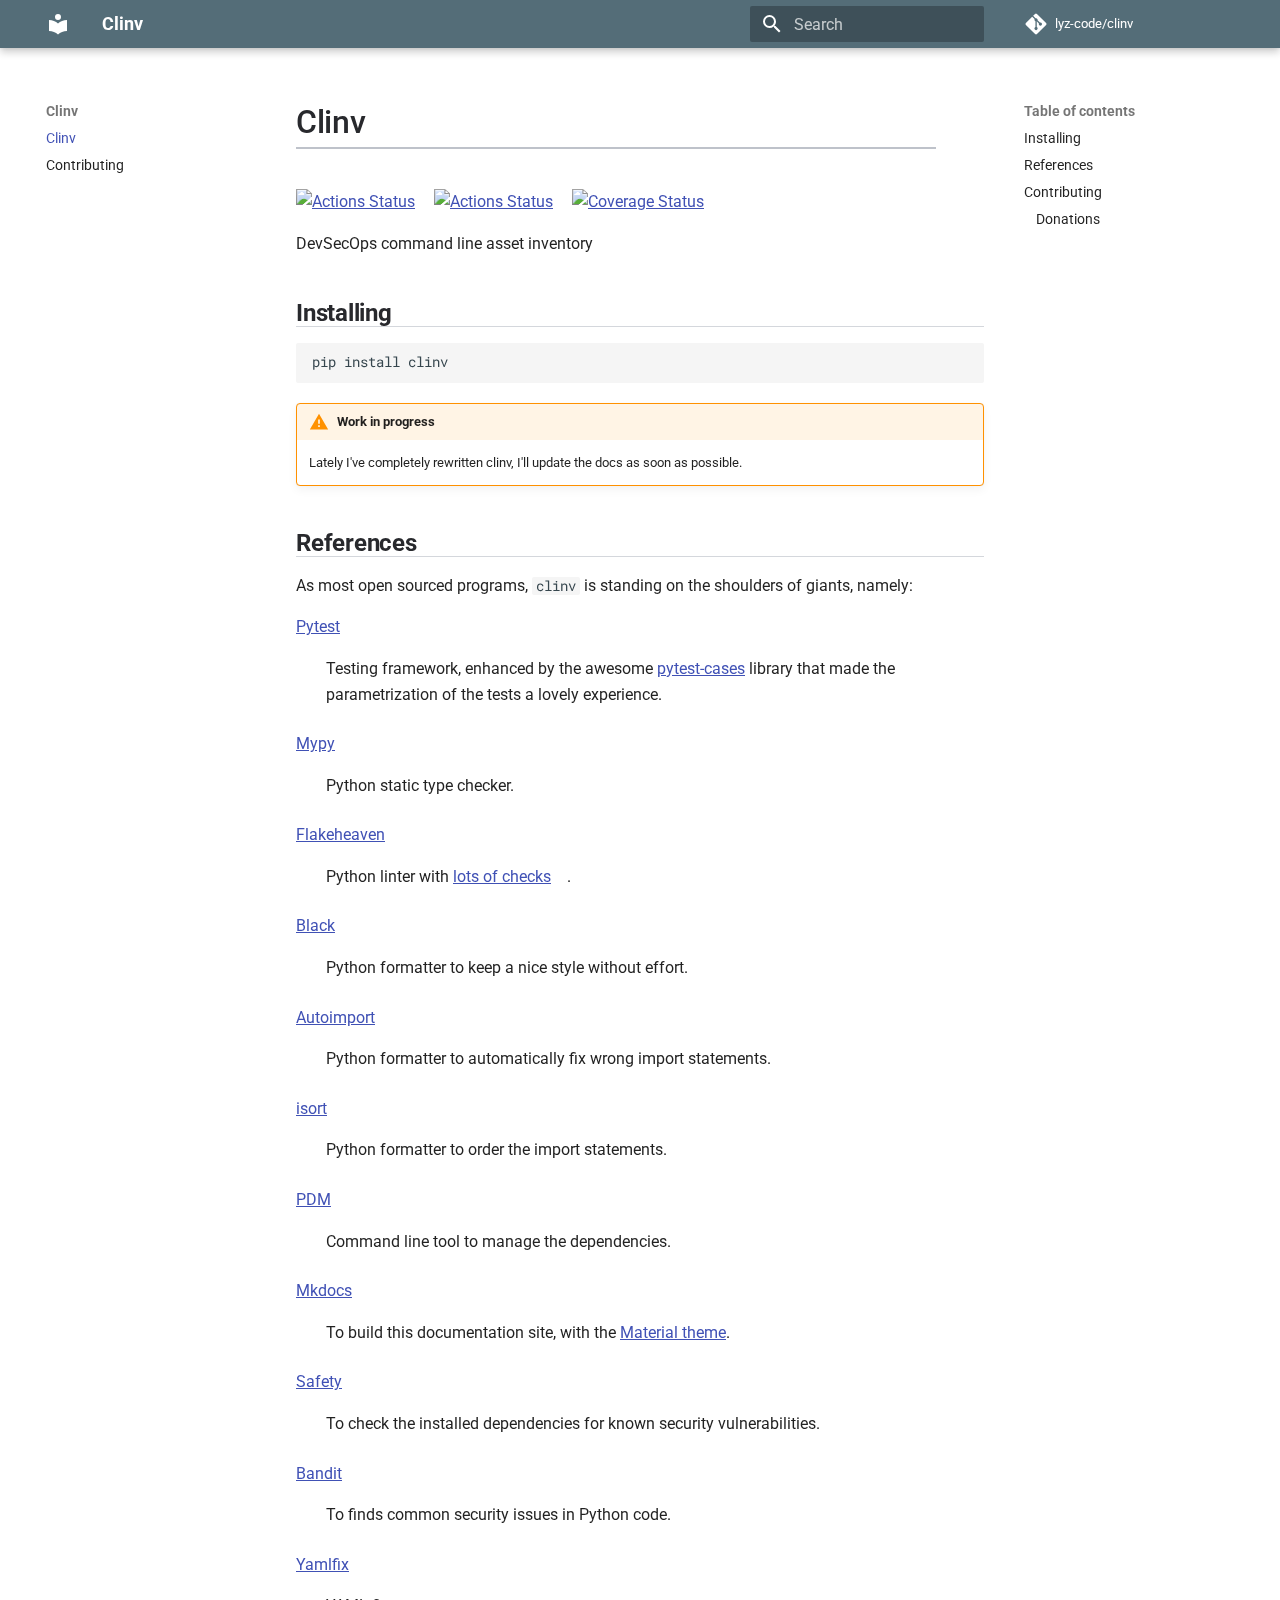
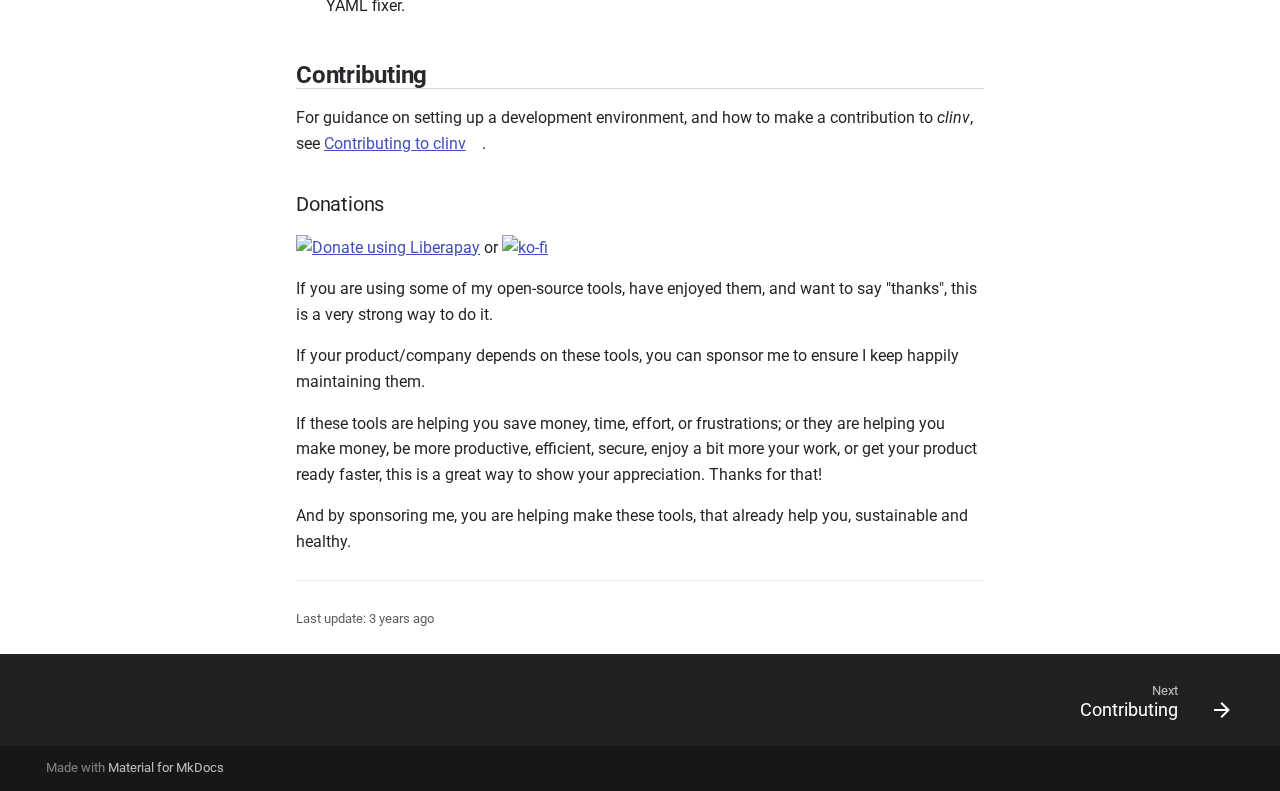
==== commit 2214247e: "deploy: e888bcf51e34aadcf588ba7185234e3af8ca48bc" ====
--- a/index.html
+++ b/index.html
@@ -1,3 +1,3 @@
-<!doctype html><html lang=en class=no-js> <head><meta charset=utf-8><meta name=viewport content="width=device-width,initial-scale=1"><meta name=author content=Lyz><link href=https://lyz-code.github.io/clinv/ rel=canonical><link href=contributing/ rel=next><link rel=icon href=assets/images/favicon.png><meta name=generator content="mkdocs-1.4.2, mkdocs-material-9.0.12"><title>Clinv</title><link rel=stylesheet href=assets/stylesheets/main.0d440cfe.min.css><link rel=stylesheet href=assets/stylesheets/palette.2505c338.min.css><link rel=preconnect href=https://fonts.gstatic.com crossorigin><link rel=stylesheet href="https://fonts.googleapis.com/css?family=Roboto:300,300i,400,400i,700,700i%7CRoboto+Mono:400,400i,700,700i&display=fallback"><style>:root{--md-text-font:"Roboto";--md-code-font:"Roboto Mono"}</style><link rel=stylesheet href=css/timeago.css><link rel=stylesheet href=assets/_mkdocstrings.css><link rel=stylesheet href=stylesheets/extra.css><link rel=stylesheet href=stylesheets/links.css><script>__md_scope=new URL(".",location),__md_hash=e=>[...e].reduce((e,_)=>(e<<5)-e+_.charCodeAt(0),0),__md_get=(e,_=localStorage,t=__md_scope)=>JSON.parse(_.getItem(t.pathname+"."+e)),__md_set=(e,_,t=localStorage,a=__md_scope)=>{try{t.setItem(a.pathname+"."+e,JSON.stringify(_))}catch(e){}}</script></head> <body dir=ltr data-md-color-scheme=default data-md-color-primary=blue-grey data-md-color-accent=light-blue> <input class=md-toggle data-md-toggle=drawer type=checkbox id=__drawer autocomplete=off> <input class=md-toggle data-md-toggle=search type=checkbox id=__search autocomplete=off> <label class=md-overlay for=__drawer></label> <div data-md-component=skip> <a href=#installing class=md-skip> Skip to content </a> </div> <div data-md-component=announce> </div> <header class=md-header data-md-component=header> <nav class="md-header__inner md-grid" aria-label=Header> <a href=. title=Clinv class="md-header__button md-logo" aria-label=Clinv data-md-component=logo> <svg xmlns=http://www.w3.org/2000/svg viewbox="0 0 24 24"><path d="M12 8a3 3 0 0 0 3-3 3 3 0 0 0-3-3 3 3 0 0 0-3 3 3 3 0 0 0 3 3m0 3.54C9.64 9.35 6.5 8 3 8v11c3.5 0 6.64 1.35 9 3.54 2.36-2.19 5.5-3.54 9-3.54V8c-3.5 0-6.64 1.35-9 3.54Z"/></svg> </a> <label class="md-header__button md-icon" for=__drawer> <svg xmlns=http://www.w3.org/2000/svg viewbox="0 0 24 24"><path d="M3 6h18v2H3V6m0 5h18v2H3v-2m0 5h18v2H3v-2Z"/></svg> </label> <div class=md-header__title data-md-component=header-title> <div class=md-header__ellipsis> <div class=md-header__topic> <span class=md-ellipsis> Clinv </span> </div> <div class=md-header__topic data-md-component=header-topic> <span class=md-ellipsis> Clinv </span> </div> </div> </div> <label class="md-header__button md-icon" for=__search> <svg xmlns=http://www.w3.org/2000/svg viewbox="0 0 24 24"><path d="M9.5 3A6.5 6.5 0 0 1 16 9.5c0 1.61-.59 3.09-1.56 4.23l.27.27h.79l5 5-1.5 1.5-5-5v-.79l-.27-.27A6.516 6.516 0 0 1 9.5 16 6.5 6.5 0 0 1 3 9.5 6.5 6.5 0 0 1 9.5 3m0 2C7 5 5 7 5 9.5S7 14 9.5 14 14 12 14 9.5 12 5 9.5 5Z"/></svg> </label> <div class=md-search data-md-component=search role=dialog> <label class=md-search__overlay for=__search></label> <div class=md-search__inner role=search> <form class=md-search__form name=search> <input type=text class=md-search__input name=query aria-label=Search placeholder=Search autocapitalize=off autocorrect=off autocomplete=off spellcheck=false data-md-component=search-query required> <label class="md-search__icon md-icon" for=__search> <svg xmlns=http://www.w3.org/2000/svg viewbox="0 0 24 24"><path d="M9.5 3A6.5 6.5 0 0 1 16 9.5c0 1.61-.59 3.09-1.56 4.23l.27.27h.79l5 5-1.5 1.5-5-5v-.79l-.27-.27A6.516 6.516 0 0 1 9.5 16 6.5 6.5 0 0 1 3 9.5 6.5 6.5 0 0 1 9.5 3m0 2C7 5 5 7 5 9.5S7 14 9.5 14 14 12 14 9.5 12 5 9.5 5Z"/></svg> <svg xmlns=http://www.w3.org/2000/svg viewbox="0 0 24 24"><path d="M20 11v2H8l5.5 5.5-1.42 1.42L4.16 12l7.92-7.92L13.5 5.5 8 11h12Z"/></svg> </label> <nav class=md-search__options aria-label=Search> <button type=reset class="md-search__icon md-icon" title=Clear aria-label=Clear tabindex=-1> <svg xmlns=http://www.w3.org/2000/svg viewbox="0 0 24 24"><path d="M19 6.41 17.59 5 12 10.59 6.41 5 5 6.41 10.59 12 5 17.59 6.41 19 12 13.41 17.59 19 19 17.59 13.41 12 19 6.41Z"/></svg> </button> </nav> </form> <div class=md-search__output> <div class=md-search__scrollwrap data-md-scrollfix> <div class=md-search-result data-md-component=search-result> <div class=md-search-result__meta> Initializing search </div> <ol class=md-search-result__list role=presentation></ol> </div> </div> </div> </div> </div> <div class=md-header__source> <a href=https://github.com/lyz-code/clinv title="Go to repository" class=md-source data-md-component=source> <div class="md-source__icon md-icon"> <svg xmlns=http://www.w3.org/2000/svg viewbox="0 0 448 512"><!-- Font Awesome Free 6.2.1 by @fontawesome - https://fontawesome.com License - https://fontawesome.com/license/free (Icons: CC BY 4.0, Fonts: SIL OFL 1.1, Code: MIT License) Copyright 2022 Fonticons, Inc.--><path d="M439.55 236.05 244 40.45a28.87 28.87 0 0 0-40.81 0l-40.66 40.63 51.52 51.52c27.06-9.14 52.68 16.77 43.39 43.68l49.66 49.66c34.23-11.8 61.18 31 35.47 56.69-26.49 26.49-70.21-2.87-56-37.34L240.22 199v121.85c25.3 12.54 22.26 41.85 9.08 55a34.34 34.34 0 0 1-48.55 0c-17.57-17.6-11.07-46.91 11.25-56v-123c-20.8-8.51-24.6-30.74-18.64-45L142.57 101 8.45 235.14a28.86 28.86 0 0 0 0 40.81l195.61 195.6a28.86 28.86 0 0 0 40.8 0l194.69-194.69a28.86 28.86 0 0 0 0-40.81z"/></svg> </div> <div class=md-source__repository> lyz-code/clinv </div> </a> </div> </nav> </header> <div class=md-container data-md-component=container> <main class=md-main data-md-component=main> <div class="md-main__inner md-grid"> <div class="md-sidebar md-sidebar--primary" data-md-component=sidebar data-md-type=navigation> <div class=md-sidebar__scrollwrap> <div class=md-sidebar__inner> <nav class="md-nav md-nav--primary" aria-label=Navigation data-md-level=0> <label class=md-nav__title for=__drawer> <a href=. title=Clinv class="md-nav__button md-logo" aria-label=Clinv data-md-component=logo> <svg xmlns=http://www.w3.org/2000/svg viewbox="0 0 24 24"><path d="M12 8a3 3 0 0 0 3-3 3 3 0 0 0-3-3 3 3 0 0 0-3 3 3 3 0 0 0 3 3m0 3.54C9.64 9.35 6.5 8 3 8v11c3.5 0 6.64 1.35 9 3.54 2.36-2.19 5.5-3.54 9-3.54V8c-3.5 0-6.64 1.35-9 3.54Z"/></svg> </a> Clinv </label> <div class=md-nav__source> <a href=https://github.com/lyz-code/clinv title="Go to repository" class=md-source data-md-component=source> <div class="md-source__icon md-icon"> <svg xmlns=http://www.w3.org/2000/svg viewbox="0 0 448 512"><!-- Font Awesome Free 6.2.1 by @fontawesome - https://fontawesome.com License - https://fontawesome.com/license/free (Icons: CC BY 4.0, Fonts: SIL OFL 1.1, Code: MIT License) Copyright 2022 Fonticons, Inc.--><path d="M439.55 236.05 244 40.45a28.87 28.87 0 0 0-40.81 0l-40.66 40.63 51.52 51.52c27.06-9.14 52.68 16.77 43.39 43.68l49.66 49.66c34.23-11.8 61.18 31 35.47 56.69-26.49 26.49-70.21-2.87-56-37.34L240.22 199v121.85c25.3 12.54 22.26 41.85 9.08 55a34.34 34.34 0 0 1-48.55 0c-17.57-17.6-11.07-46.91 11.25-56v-123c-20.8-8.51-24.6-30.74-18.64-45L142.57 101 8.45 235.14a28.86 28.86 0 0 0 0 40.81l195.61 195.6a28.86 28.86 0 0 0 40.8 0l194.69-194.69a28.86 28.86 0 0 0 0-40.81z"/></svg> </div> <div class=md-source__repository> lyz-code/clinv </div> </a> </div> <ul class=md-nav__list data-md-scrollfix> <li class="md-nav__item md-nav__item--active"> <input class="md-nav__toggle md-toggle" type=checkbox id=__toc> <label class="md-nav__link md-nav__link--active" for=__toc> Clinv <span class="md-nav__icon md-icon"></span> </label> <a href=. class="md-nav__link md-nav__link--active"> Clinv </a> <nav class="md-nav md-nav--secondary" aria-label="Table of contents"> <label class=md-nav__title for=__toc> <span class="md-nav__icon md-icon"></span> Table of contents </label> <ul class=md-nav__list data-md-component=toc data-md-scrollfix> <li class=md-nav__item> <a href=#installing class=md-nav__link> Installing </a> </li> <li class=md-nav__item> <a href=#references class=md-nav__link> References </a> </li> <li class=md-nav__item> <a href=#contributing class=md-nav__link> Contributing </a> <nav class=md-nav aria-label=Contributing> <ul class=md-nav__list> <li class=md-nav__item> <a href=#donations class=md-nav__link> Donations </a> </li> </ul> </nav> </li> </ul> </nav> </li> <li class=md-nav__item> <a href=contributing/ class=md-nav__link> Contributing </a> </li> </ul> </nav> </div> </div> </div> <div class="md-sidebar md-sidebar--secondary" data-md-component=sidebar data-md-type=toc> <div class=md-sidebar__scrollwrap> <div class=md-sidebar__inner> <nav class="md-nav md-nav--secondary" aria-label="Table of contents"> <label class=md-nav__title for=__toc> <span class="md-nav__icon md-icon"></span> Table of contents </label> <ul class=md-nav__list data-md-component=toc data-md-scrollfix> <li class=md-nav__item> <a href=#installing class=md-nav__link> Installing </a> </li> <li class=md-nav__item> <a href=#references class=md-nav__link> References </a> </li> <li class=md-nav__item> <a href=#contributing class=md-nav__link> Contributing </a> <nav class=md-nav aria-label=Contributing> <ul class=md-nav__list> <li class=md-nav__item> <a href=#donations class=md-nav__link> Donations </a> </li> </ul> </nav> </li> </ul> </nav> </div> </div> </div> <div class=md-content data-md-component=content> <article class="md-content__inner md-typeset"> <h1>Clinv</h1> <p><a href=https://github.com/lyz-code/clinv/actions><img alt="Actions Status" src=https://github.com/lyz-code/clinv/workflows/Tests/badge.svg></a> <a href=https://github.com/lyz-code/clinv/actions><img alt="Actions Status" src=https://github.com/lyz-code/clinv/workflows/Build/badge.svg></a> <a href="https://coveralls.io/github/lyz-code/clinv?branch=main"><img alt="Coverage Status" src="https://coveralls.io/repos/github/lyz-code/clinv/badge.svg?branch=main"></a></p> <p>DevSecOps command line asset inventory</p> <h2 id=installing>Installing<a class=headerlink href=#installing title="Permanent link">&para;</a></h2> <div class=highlight><pre><span></span><code>pip<span class=w> </span>install<span class=w> </span>clinv
+<!doctype html><html lang=en class=no-js> <head><meta charset=utf-8><meta name=viewport content="width=device-width,initial-scale=1"><meta name=author content=Lyz><link href=https://lyz-code.github.io/clinv/ rel=canonical><link href=contributing/ rel=next><link rel=icon href=assets/images/favicon.png><meta name=generator content="mkdocs-1.4.2, mkdocs-material-9.1.5"><title>Clinv</title><link rel=stylesheet href=assets/stylesheets/main.7a7fce14.min.css><link rel=stylesheet href=assets/stylesheets/palette.a0c5b2b5.min.css><link rel=preconnect href=https://fonts.gstatic.com crossorigin><link rel=stylesheet href="https://fonts.googleapis.com/css?family=Roboto:300,300i,400,400i,700,700i%7CRoboto+Mono:400,400i,700,700i&display=fallback"><style>:root{--md-text-font:"Roboto";--md-code-font:"Roboto Mono"}</style><link rel=stylesheet href=css/timeago.css><link rel=stylesheet href=assets/_mkdocstrings.css><link rel=stylesheet href=stylesheets/extra.css><link rel=stylesheet href=stylesheets/links.css><script>__md_scope=new URL(".",location),__md_hash=e=>[...e].reduce((e,_)=>(e<<5)-e+_.charCodeAt(0),0),__md_get=(e,_=localStorage,t=__md_scope)=>JSON.parse(_.getItem(t.pathname+"."+e)),__md_set=(e,_,t=localStorage,a=__md_scope)=>{try{t.setItem(a.pathname+"."+e,JSON.stringify(_))}catch(e){}}</script></head> <body dir=ltr data-md-color-scheme=default data-md-color-primary=blue-grey data-md-color-accent=light-blue> <input class=md-toggle data-md-toggle=drawer type=checkbox id=__drawer autocomplete=off> <input class=md-toggle data-md-toggle=search type=checkbox id=__search autocomplete=off> <label class=md-overlay for=__drawer></label> <div data-md-component=skip> <a href=#installing class=md-skip> Skip to content </a> </div> <div data-md-component=announce> </div> <header class="md-header md-header--shadow" data-md-component=header> <nav class="md-header__inner md-grid" aria-label=Header> <a href=. title=Clinv class="md-header__button md-logo" aria-label=Clinv data-md-component=logo> <svg xmlns=http://www.w3.org/2000/svg viewbox="0 0 24 24"><path d="M12 8a3 3 0 0 0 3-3 3 3 0 0 0-3-3 3 3 0 0 0-3 3 3 3 0 0 0 3 3m0 3.54C9.64 9.35 6.5 8 3 8v11c3.5 0 6.64 1.35 9 3.54 2.36-2.19 5.5-3.54 9-3.54V8c-3.5 0-6.64 1.35-9 3.54Z"/></svg> </a> <label class="md-header__button md-icon" for=__drawer> <svg xmlns=http://www.w3.org/2000/svg viewbox="0 0 24 24"><path d="M3 6h18v2H3V6m0 5h18v2H3v-2m0 5h18v2H3v-2Z"/></svg> </label> <div class=md-header__title data-md-component=header-title> <div class=md-header__ellipsis> <div class=md-header__topic> <span class=md-ellipsis> Clinv </span> </div> <div class=md-header__topic data-md-component=header-topic> <span class=md-ellipsis> Clinv </span> </div> </div> </div> <label class="md-header__button md-icon" for=__search> <svg xmlns=http://www.w3.org/2000/svg viewbox="0 0 24 24"><path d="M9.5 3A6.5 6.5 0 0 1 16 9.5c0 1.61-.59 3.09-1.56 4.23l.27.27h.79l5 5-1.5 1.5-5-5v-.79l-.27-.27A6.516 6.516 0 0 1 9.5 16 6.5 6.5 0 0 1 3 9.5 6.5 6.5 0 0 1 9.5 3m0 2C7 5 5 7 5 9.5S7 14 9.5 14 14 12 14 9.5 12 5 9.5 5Z"/></svg> </label> <div class=md-search data-md-component=search role=dialog> <label class=md-search__overlay for=__search></label> <div class=md-search__inner role=search> <form class=md-search__form name=search> <input type=text class=md-search__input name=query aria-label=Search placeholder=Search autocapitalize=off autocorrect=off autocomplete=off spellcheck=false data-md-component=search-query required> <label class="md-search__icon md-icon" for=__search> <svg xmlns=http://www.w3.org/2000/svg viewbox="0 0 24 24"><path d="M9.5 3A6.5 6.5 0 0 1 16 9.5c0 1.61-.59 3.09-1.56 4.23l.27.27h.79l5 5-1.5 1.5-5-5v-.79l-.27-.27A6.516 6.516 0 0 1 9.5 16 6.5 6.5 0 0 1 3 9.5 6.5 6.5 0 0 1 9.5 3m0 2C7 5 5 7 5 9.5S7 14 9.5 14 14 12 14 9.5 12 5 9.5 5Z"/></svg> <svg xmlns=http://www.w3.org/2000/svg viewbox="0 0 24 24"><path d="M20 11v2H8l5.5 5.5-1.42 1.42L4.16 12l7.92-7.92L13.5 5.5 8 11h12Z"/></svg> </label> <nav class=md-search__options aria-label=Search> <button type=reset class="md-search__icon md-icon" title=Clear aria-label=Clear tabindex=-1> <svg xmlns=http://www.w3.org/2000/svg viewbox="0 0 24 24"><path d="M19 6.41 17.59 5 12 10.59 6.41 5 5 6.41 10.59 12 5 17.59 6.41 19 12 13.41 17.59 19 19 17.59 13.41 12 19 6.41Z"/></svg> </button> </nav> </form> <div class=md-search__output> <div class=md-search__scrollwrap data-md-scrollfix> <div class=md-search-result data-md-component=search-result> <div class=md-search-result__meta> Initializing search </div> <ol class=md-search-result__list role=presentation></ol> </div> </div> </div> </div> </div> <div class=md-header__source> <a href=https://github.com/lyz-code/clinv title="Go to repository" class=md-source data-md-component=source> <div class="md-source__icon md-icon"> <svg xmlns=http://www.w3.org/2000/svg viewbox="0 0 448 512"><!-- Font Awesome Free 6.3.0 by @fontawesome - https://fontawesome.com License - https://fontawesome.com/license/free (Icons: CC BY 4.0, Fonts: SIL OFL 1.1, Code: MIT License) Copyright 2023 Fonticons, Inc.--><path d="M439.55 236.05 244 40.45a28.87 28.87 0 0 0-40.81 0l-40.66 40.63 51.52 51.52c27.06-9.14 52.68 16.77 43.39 43.68l49.66 49.66c34.23-11.8 61.18 31 35.47 56.69-26.49 26.49-70.21-2.87-56-37.34L240.22 199v121.85c25.3 12.54 22.26 41.85 9.08 55a34.34 34.34 0 0 1-48.55 0c-17.57-17.6-11.07-46.91 11.25-56v-123c-20.8-8.51-24.6-30.74-18.64-45L142.57 101 8.45 235.14a28.86 28.86 0 0 0 0 40.81l195.61 195.6a28.86 28.86 0 0 0 40.8 0l194.69-194.69a28.86 28.86 0 0 0 0-40.81z"/></svg> </div> <div class=md-source__repository> lyz-code/clinv </div> </a> </div> </nav> </header> <div class=md-container data-md-component=container> <main class=md-main data-md-component=main> <div class="md-main__inner md-grid"> <div class="md-sidebar md-sidebar--primary" data-md-component=sidebar data-md-type=navigation> <div class=md-sidebar__scrollwrap> <div class=md-sidebar__inner> <nav class="md-nav md-nav--primary" aria-label=Navigation data-md-level=0> <label class=md-nav__title for=__drawer> <a href=. title=Clinv class="md-nav__button md-logo" aria-label=Clinv data-md-component=logo> <svg xmlns=http://www.w3.org/2000/svg viewbox="0 0 24 24"><path d="M12 8a3 3 0 0 0 3-3 3 3 0 0 0-3-3 3 3 0 0 0-3 3 3 3 0 0 0 3 3m0 3.54C9.64 9.35 6.5 8 3 8v11c3.5 0 6.64 1.35 9 3.54 2.36-2.19 5.5-3.54 9-3.54V8c-3.5 0-6.64 1.35-9 3.54Z"/></svg> </a> Clinv </label> <div class=md-nav__source> <a href=https://github.com/lyz-code/clinv title="Go to repository" class=md-source data-md-component=source> <div class="md-source__icon md-icon"> <svg xmlns=http://www.w3.org/2000/svg viewbox="0 0 448 512"><!-- Font Awesome Free 6.3.0 by @fontawesome - https://fontawesome.com License - https://fontawesome.com/license/free (Icons: CC BY 4.0, Fonts: SIL OFL 1.1, Code: MIT License) Copyright 2023 Fonticons, Inc.--><path d="M439.55 236.05 244 40.45a28.87 28.87 0 0 0-40.81 0l-40.66 40.63 51.52 51.52c27.06-9.14 52.68 16.77 43.39 43.68l49.66 49.66c34.23-11.8 61.18 31 35.47 56.69-26.49 26.49-70.21-2.87-56-37.34L240.22 199v121.85c25.3 12.54 22.26 41.85 9.08 55a34.34 34.34 0 0 1-48.55 0c-17.57-17.6-11.07-46.91 11.25-56v-123c-20.8-8.51-24.6-30.74-18.64-45L142.57 101 8.45 235.14a28.86 28.86 0 0 0 0 40.81l195.61 195.6a28.86 28.86 0 0 0 40.8 0l194.69-194.69a28.86 28.86 0 0 0 0-40.81z"/></svg> </div> <div class=md-source__repository> lyz-code/clinv </div> </a> </div> <ul class=md-nav__list data-md-scrollfix> <li class="md-nav__item md-nav__item--active"> <input class="md-nav__toggle md-toggle" type=checkbox id=__toc> <label class="md-nav__link md-nav__link--active" for=__toc> Clinv <span class="md-nav__icon md-icon"></span> </label> <a href=. class="md-nav__link md-nav__link--active"> Clinv </a> <nav class="md-nav md-nav--secondary" aria-label="Table of contents"> <label class=md-nav__title for=__toc> <span class="md-nav__icon md-icon"></span> Table of contents </label> <ul class=md-nav__list data-md-component=toc data-md-scrollfix> <li class=md-nav__item> <a href=#installing class=md-nav__link> Installing </a> </li> <li class=md-nav__item> <a href=#references class=md-nav__link> References </a> </li> <li class=md-nav__item> <a href=#contributing class=md-nav__link> Contributing </a> <nav class=md-nav aria-label=Contributing> <ul class=md-nav__list> <li class=md-nav__item> <a href=#donations class=md-nav__link> Donations </a> </li> </ul> </nav> </li> </ul> </nav> </li> <li class=md-nav__item> <a href=contributing/ class=md-nav__link> Contributing </a> </li> </ul> </nav> </div> </div> </div> <div class="md-sidebar md-sidebar--secondary" data-md-component=sidebar data-md-type=toc> <div class=md-sidebar__scrollwrap> <div class=md-sidebar__inner> <nav class="md-nav md-nav--secondary" aria-label="Table of contents"> <label class=md-nav__title for=__toc> <span class="md-nav__icon md-icon"></span> Table of contents </label> <ul class=md-nav__list data-md-component=toc data-md-scrollfix> <li class=md-nav__item> <a href=#installing class=md-nav__link> Installing </a> </li> <li class=md-nav__item> <a href=#references class=md-nav__link> References </a> </li> <li class=md-nav__item> <a href=#contributing class=md-nav__link> Contributing </a> <nav class=md-nav aria-label=Contributing> <ul class=md-nav__list> <li class=md-nav__item> <a href=#donations class=md-nav__link> Donations </a> </li> </ul> </nav> </li> </ul> </nav> </div> </div> </div> <div class=md-content data-md-component=content> <article class="md-content__inner md-typeset"> <h1>Clinv</h1> <p><a href=https://github.com/lyz-code/clinv/actions><img alt="Actions Status" src=https://github.com/lyz-code/clinv/workflows/Tests/badge.svg></a> <a href=https://github.com/lyz-code/clinv/actions><img alt="Actions Status" src=https://github.com/lyz-code/clinv/workflows/Build/badge.svg></a> <a href="https://coveralls.io/github/lyz-code/clinv?branch=main"><img alt="Coverage Status" src="https://coveralls.io/repos/github/lyz-code/clinv/badge.svg?branch=main"></a></p> <p>DevSecOps command line asset inventory</p> <h2 id=installing>Installing<a class=headerlink href=#installing title="Permanent link">&para;</a></h2> <div class=highlight><pre><span></span><code>pip<span class=w> </span>install<span class=w> </span>clinv
 </code></pre></div> <div class="admonition warning"> <p class=admonition-title>Work in progress</p> <p>Lately I've completely rewritten clinv, I'll update the docs as soon as possible.</p> </div> <h2 id=references>References<a class=headerlink href=#references title="Permanent link">&para;</a></h2> <p>As most open sourced programs, <code>clinv</code> is standing on the shoulders of giants, namely:</p> <dl> <dt><a href=https://docs.pytest.org/en/latest>Pytest</a></dt> <dd>Testing framework, enhanced by the awesome <a href=https://smarie.github.io/python-pytest-cases/ >pytest-cases</a> library that made the parametrization of the tests a lovely experience.</dd> <dt><a href=https://mypy.readthedocs.io/en/stable/ >Mypy</a></dt> <dd>Python static type checker.</dd> <dt><a href=https://github.com/flakeheaven/flakeheaven>Flakeheaven</a></dt> <dd>Python linter with <a href=https://lyz-code.github.io/blue-book/devops/flakeheaven#plugins>lots of checks</a>.</dd> <dt><a href=https://black.readthedocs.io/en/stable/ >Black</a></dt> <dd>Python formatter to keep a nice style without effort.</dd> <dt><a href=https://lyz-code.github.io/autoimport>Autoimport</a></dt> <dd>Python formatter to automatically fix wrong import statements.</dd> <dt><a href=https://github.com/timothycrosley/isort>isort</a></dt> <dd>Python formatter to order the import statements.</dd> <dt><a href=https://pdm.fming.dev/ >PDM</a></dt> <dd>Command line tool to manage the dependencies.</dd> <dt><a href=https://www.mkdocs.org/ >Mkdocs</a></dt> <dd>To build this documentation site, with the <a href=https://squidfunk.github.io/mkdocs-material>Material theme</a>.</dd> <dt><a href=https://github.com/pyupio/safety>Safety</a></dt> <dd>To check the installed dependencies for known security vulnerabilities.</dd> <dt><a href=https://bandit.readthedocs.io/en/latest/ >Bandit</a></dt> <dd>To finds common security issues in Python code.</dd> <dt><a href=https://github.com/lyz-code/yamlfix>Yamlfix</a></dt> <dd>YAML fixer.</dd> </dl> <h2 id=contributing>Contributing<a class=headerlink href=#contributing title="Permanent link">&para;</a></h2> <p>For guidance on setting up a development environment, and how to make a contribution to <em>clinv</em>, see <a href=https://lyz-code.github.io/clinv/contributing>Contributing to clinv</a>.</p> <h3 id=donations>Donations<a class=headerlink href=#donations title="Permanent link">&para;</a></h3> <p><a href=https://liberapay.com/Lyz/donate><img alt="Donate using
-Liberapay" src=https://liberapay.com/assets/widgets/donate.svg></a> or <a href=https://ko-fi.com/T6T3GP0V8><img alt=ko-fi src=https://ko-fi.com/img/githubbutton_sm.svg></a></p> <p>If you are using some of my open-source tools, have enjoyed them, and want to say "thanks", this is a very strong way to do it.</p> <p>If your product/company depends on these tools, you can sponsor me to ensure I keep happily maintaining them.</p> <p>If these tools are helping you save money, time, effort, or frustrations; or they are helping you make money, be more productive, efficient, secure, enjoy a bit more your work, or get your product ready faster, this is a great way to show your appreciation. Thanks for that!</p> <p>And by sponsoring me, you are helping make these tools, that already help you, sustainable and healthy.</p> <hr> <div class=md-source-file> <small> Last update: <span class="git-revision-date-localized-plugin git-revision-date-localized-plugin-timeago"><span class=timeago datetime=2023-02-13T11:58:41+00:00 locale=en></span></span><span class="git-revision-date-localized-plugin git-revision-date-localized-plugin-iso_date">2023-02-13</span> </small> </div> </article> </div> </div> <a href=# class="md-top md-icon" data-md-component=top hidden> <svg xmlns=http://www.w3.org/2000/svg viewbox="0 0 24 24"><path d="M13 20h-2V8l-5.5 5.5-1.42-1.42L12 4.16l7.92 7.92-1.42 1.42L13 8v12Z"/></svg> Back to top </a> </main> <footer class=md-footer> <nav class="md-footer__inner md-grid" aria-label=Footer> <a href=contributing/ class="md-footer__link md-footer__link--next" aria-label="Next: Contributing" rel=next> <div class=md-footer__title> <div class=md-ellipsis> <span class=md-footer__direction> Next </span> Contributing </div> </div> <div class="md-footer__button md-icon"> <svg xmlns=http://www.w3.org/2000/svg viewbox="0 0 24 24"><path d="M4 11v2h12l-5.5 5.5 1.42 1.42L19.84 12l-7.92-7.92L10.5 5.5 16 11H4Z"/></svg> </div> </a> </nav> <div class="md-footer-meta md-typeset"> <div class="md-footer-meta__inner md-grid"> <div class=md-copyright> Made with <a href=https://squidfunk.github.io/mkdocs-material/ target=_blank rel=noopener> Material for MkDocs </a> </div> </div> </div> </footer> </div> <div class=md-dialog data-md-component=dialog> <div class="md-dialog__inner md-typeset"></div> </div> <script id=__config type=application/json>{"base": ".", "features": ["navigation.instant", "navigation.footer", "navigation.top", "content.code.annotate"], "search": "assets/javascripts/workers/search.db81ec45.min.js", "translations": {"clipboard.copied": "Copied to clipboard", "clipboard.copy": "Copy to clipboard", "search.result.more.one": "1 more on this page", "search.result.more.other": "# more on this page", "search.result.none": "No matching documents", "search.result.one": "1 matching document", "search.result.other": "# matching documents", "search.result.placeholder": "Type to start searching", "search.result.term.missing": "Missing", "select.version": "Select version"}}</script> <script src=assets/javascripts/bundle.4b2c34cd.min.js></script> <script src=js/timeago.min.js></script> <script src=js/timeago_mkdocs_material.js></script> </body> </html>+Liberapay" src=https://liberapay.com/assets/widgets/donate.svg></a> or <a href=https://ko-fi.com/T6T3GP0V8><img alt=ko-fi src=https://ko-fi.com/img/githubbutton_sm.svg></a></p> <p>If you are using some of my open-source tools, have enjoyed them, and want to say "thanks", this is a very strong way to do it.</p> <p>If your product/company depends on these tools, you can sponsor me to ensure I keep happily maintaining them.</p> <p>If these tools are helping you save money, time, effort, or frustrations; or they are helping you make money, be more productive, efficient, secure, enjoy a bit more your work, or get your product ready faster, this is a great way to show your appreciation. Thanks for that!</p> <p>And by sponsoring me, you are helping make these tools, that already help you, sustainable and healthy.</p> <hr> <div class=md-source-file> <small> Last update: <span class="git-revision-date-localized-plugin git-revision-date-localized-plugin-timeago"><span class=timeago datetime=2023-02-13T11:58:41+00:00 locale=en></span></span><span class="git-revision-date-localized-plugin git-revision-date-localized-plugin-iso_date">2023-02-13</span> </small> </div> </article> </div> </div> <button type=button class="md-top md-icon" data-md-component=top hidden> <svg xmlns=http://www.w3.org/2000/svg viewbox="0 0 24 24"><path d="M13 20h-2V8l-5.5 5.5-1.42-1.42L12 4.16l7.92 7.92-1.42 1.42L13 8v12Z"/></svg> Back to top </button> </main> <footer class=md-footer> <nav class="md-footer__inner md-grid" aria-label=Footer> <a href=contributing/ class="md-footer__link md-footer__link--next" aria-label="Next: Contributing" rel=next> <div class=md-footer__title> <span class=md-footer__direction> Next </span> <div class=md-ellipsis> Contributing </div> </div> <div class="md-footer__button md-icon"> <svg xmlns=http://www.w3.org/2000/svg viewbox="0 0 24 24"><path d="M4 11v2h12l-5.5 5.5 1.42 1.42L19.84 12l-7.92-7.92L10.5 5.5 16 11H4Z"/></svg> </div> </a> </nav> <div class="md-footer-meta md-typeset"> <div class="md-footer-meta__inner md-grid"> <div class=md-copyright> Made with <a href=https://squidfunk.github.io/mkdocs-material/ target=_blank rel=noopener> Material for MkDocs </a> </div> </div> </div> </footer> </div> <div class=md-dialog data-md-component=dialog> <div class="md-dialog__inner md-typeset"></div> </div> <script id=__config type=application/json>{"base": ".", "features": ["navigation.instant", "navigation.footer", "navigation.top", "content.code.annotate"], "search": "assets/javascripts/workers/search.208ed371.min.js", "translations": {"clipboard.copied": "Copied to clipboard", "clipboard.copy": "Copy to clipboard", "search.result.more.one": "1 more on this page", "search.result.more.other": "# more on this page", "search.result.none": "No matching documents", "search.result.one": "1 matching document", "search.result.other": "# matching documents", "search.result.placeholder": "Type to start searching", "search.result.term.missing": "Missing", "select.version": "Select version"}}</script> <script src=assets/javascripts/bundle.407015b8.min.js></script> <script src=js/timeago.min.js></script> <script src=js/timeago_mkdocs_material.js></script> </body> </html>